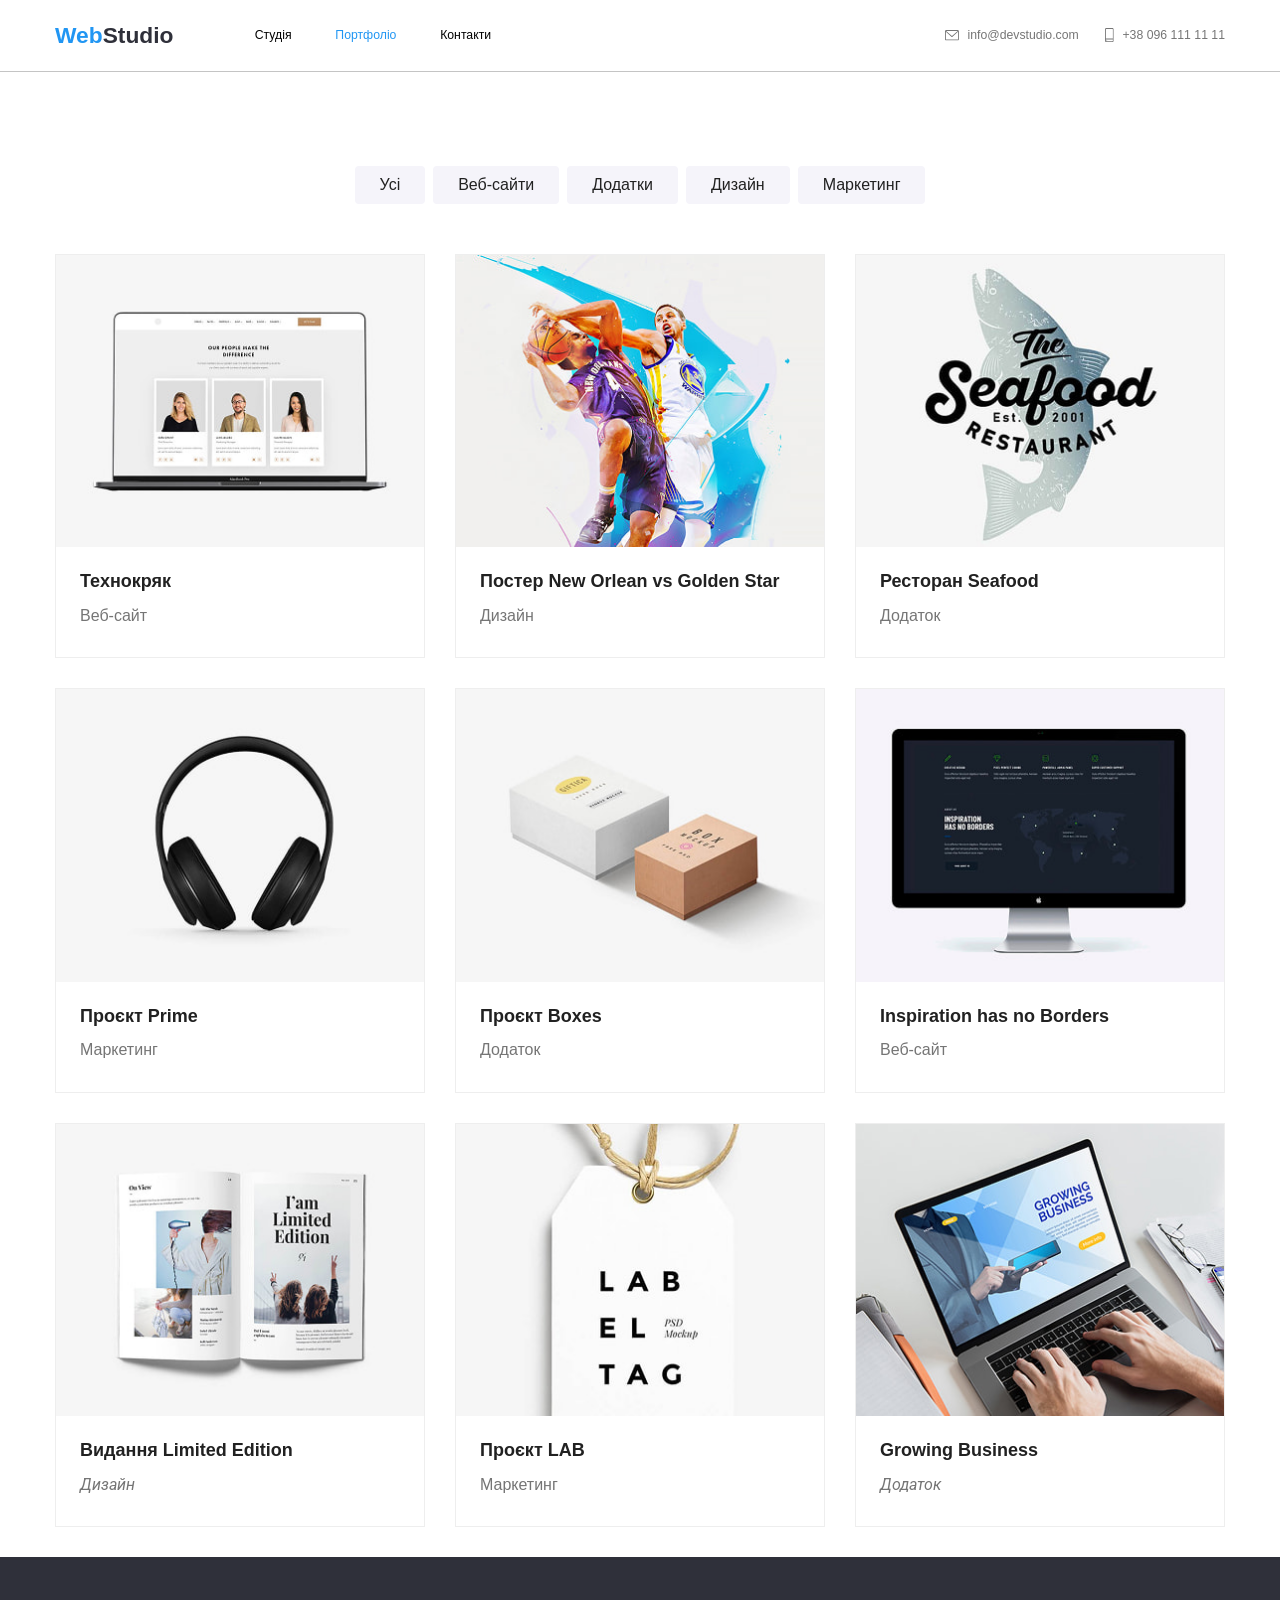
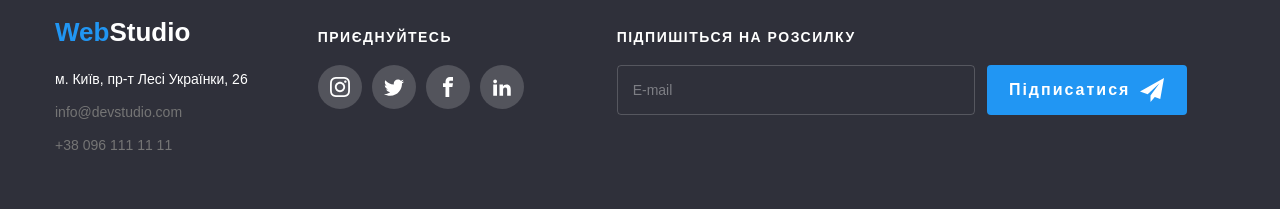
==== portfolio.html @ c477a66b "new webstudio" ====
<!doctype html>
<html lang="uk">
  <head>
    <meta charset="UTF-8" />
    <meta name="viewport" content="width=device-width, initial-scale=1.0" />
    <link rel="stylesheet" href="./src/css/main.min.css" />
    <title>WebStudio</title>
  </head>
  <body class="body">
    <header class="header">
      <section class="header-inner">
        <div class="container">
          <div class="logo-nav">
            <div class="logo">
              <span class="logo-web">Web</span>
              <span class="logo-studio">Studio</span>
            </div>

            <nav class="nav">
              <ul class="nav-list">
                <li class="nav-item">
                  <a href="./index.html" class="nav-link">Студія</a>
                </li>
                <li class="nav-item line">
                  <a href="./portfolio.html" class="nav-link line-c">Портфоліо</a>
                </li>
                <li class="nav-item">
                  <a href="#" class="nav-link">Контакти</a>
                </li>
              </ul>
            </nav>

            <div class="info">
              <a href="mailto:info@devstudio.com" class="info-link">
                <svg>
                  <use
                    href="./src/assets/images/symbol-defs.svg#icon-envelope-hover"
                  ></use>
                </svg>
                info@devstudio.com</a
              >
              <a href="tel:+380961111111" class="info-link">
                <svg>
                  <use
                    href="./src/assets/images/symbol-defs.svg#icon-smartphone"
                  ></use>
                </svg>
                +38 096 111 11 11</a
              >
            </div>
          </div>
        </div>
      </section>
    </header>

    <main class="portfolio">
      <section class="section">
        <div class="container">
          <nav class="portfolio_filters">
            <button class="portfolio_button">Усі</button>
            <button class="portfolio_button">Веб-сайти</button>
            <button class="portfolio_button">Додатки</button>
            <button class="portfolio_button">Дизайн</button>
            <button class="portfolio_button">Маркетинг</button>
          </nav>
          <div class="cards1">
            <div class="item">
              <div class="portfolio_card">
                <div class="overlay-container">
                  <img
                    src="./src/assets/images/card1.jpg"
                    alt="Технокряк"
                    class="portfolio_image"
                  />

                  <div class="overlay-item">
                    <p class="overlay-text">
                      Ресурс пропонує комплексні пропозиції з різним рівнем
                      функціоналу та сервісів. Все це дозволить відвідувачу
                      отримати вичерпні відомості про компанію чи приватну
                      особу.
                    </p>
                  </div>
                </div>

                <div class="card-text">
                  <h4 class="portfolio_title">Технокряк</h4>
                  <p class="portfolio_type">Веб-сайт</p>
                </div>
              </div>
            </div>
            <div class="item">
              <div class="portfolio_card">
                <div class="overlay-container">
                  <img
                    src="./src/assets/images/card2.jpg"
                    alt="Постер"
                    class="portfolio_image"
                  />
                  <div class="overlay-item">
                    <p class="overlay-text">
                      Ресурс пропонує комплексні пропозиції з різним рівнем
                      функціоналу та сервісів. Все це дозволить відвідувачу
                      отримати вичерпні відомості про компанію чи приватну
                      особу.
                    </p>
                  </div>
                </div>
                <div class="card-text">
                  <h4 class="portfolio_title">
                    Постер New Orlean vs Golden Star
                  </h4>
                  <p class="portfolio_type">Дизайн</p>
                </div>
              </div>
            </div>
            <div class="item">
              <div class="portfolio_card">
                <div class="overlay-container">
                  <img
                    src="./src/assets/images/card3.jpg"
                    alt="Seafood"
                    class="portfolio_image"
                  />
                  <div class="overlay-item">
                    <p class="overlay-text">
                      Ресурс пропонує комплексні пропозиції з різним рівнем
                      функціоналу та сервісів. Все це дозволить відвідувачу
                      отримати вичерпні відомості про компанію чи приватну
                      особу.
                    </p>
                  </div>
                </div>
                <div class="card-text">
                  <h4 class="portfolio_title">Ресторан Seafood</h4>
                  <p class="portfolio_type">Додаток</p>
                </div>
              </div>
            </div>
            <div class="item">
              <div class="portfolio_card">
                <div class="overlay-container">
                  <img
                    src="./src/assets/images/card4.jpg"
                    alt="Prime"
                    class="portfolio_image"
                  />
                  <div class="overlay-item">
                    <p class="overlay-text">
                      Ресурс пропонує комплексні пропозиції з різним рівнем
                      функціоналу та сервісів. Все це дозволить відвідувачу
                      отримати вичерпні відомості про компанію чи приватну
                      особу.
                    </p>
                  </div>
                </div>
                <div class="card-text">
                  <h4 class="portfolio_title">Проєкт Prime</h4>
                  <p class="portfolio_type">Маркетинг</p>
                </div>
              </div>
            </div>
            <div class="item">
              <div class="portfolio_card">
                <div class="overlay-container">
                  <img
                    src="./src/assets/images/card5.jpg"
                    alt="Boxes"
                    class="portfolio_image"
                  />
                  <div class="overlay-item">
                    <p class="overlay-text">
                      Ресурс пропонує комплексні пропозиції з різним рівнем
                      функціоналу та сервісів. Все це дозволить відвідувачу
                      отримати вичерпні відомості про компанію чи приватну
                      особу.
                    </p>
                  </div>
                </div>
                <div class="card-text">
                  <h4 class="portfolio_title">Проєкт Boxes</h4>
                  <p class="portfolio_type">Додаток</p>
                </div>
              </div>
            </div>
            <div class="item">
              <div class="portfolio_card">
                <div class="overlay-container">
                  <img
                    src="./src/assets/images/card6.jpg"
                    alt="Borders"
                    class="portfolio_image"
                  />
                  <div class="overlay-item">
                    <p class="overlay-text">
                      Ресурс пропонує комплексні пропозиції з різним рівнем
                      функціоналу та сервісів. Все це дозволить відвідувачу
                      отримати вичерпні відомості про компанію чи приватну
                      особу.
                    </p>
                  </div>
                </div>
                <div class="card-text">
                  <h4 class="portfolio_title">Inspiration has no Borders</h4>
                  <p class="portfolio_type">Веб-сайт</p>
                </div>
              </div>
            </div>
            <div class="item">
              <div class="portfolio_card">
                <div class="overlay-container">
                  <img
                    src="./src/assets/images/card7.jpg"
                    alt="Limited Edition"
                    class="portfolio_image"
                  />
                  <div class="overlay-item">
                    <p class="overlay-text">
                      Ресурс пропонує комплексні пропозиції з різним рівнем
                      функціоналу та сервісів. Все це дозволить відвідувачу
                      отримати вичерпні відомості про компанію чи приватну
                      особу.
                    </p>
                  </div>
                </div>
                <div class="card-text">
                  <h4 class="portfolio_title">Видання Limited Edition</h4>
                  <p class="portfolio_type-italic">Дизайн</p>
                </div>
              </div>
            </div>
            <div class="item">
              <div class="portfolio_card">
                <div class="overlay-container">
                  <img
                    src="./src/assets/images/card8.jpg"
                    alt="LAB"
                    class="portfolio_image"
                  />
                  <div class="overlay-item">
                    <p class="overlay-text">
                      Ресурс пропонує комплексні пропозиції з різним рівнем
                      функціоналу та сервісів. Все це дозволить відвідувачу
                      отримати вичерпні відомості про компанію чи приватну
                      особу.
                    </p>
                  </div>
                </div>
                <div class="card-text">
                  <h4 class="portfolio_title">Проєкт LAB</h4>
                  <p class="portfolio_type">Маркетинг</p>
                </div>
              </div>
            </div>
            <div class="item">
              <div class="portfolio_card">
                <div class="overlay-container">
                  <img
                    src="./src/assets/images/card9.jpg"
                    alt="Growing Business"
                    class="portfolio_image"
                  />
                  <div class="overlay-item">
                    <p class="overlay-text">
                      Ресурс пропонує комплексні пропозиції з різним рівнем
                      функціоналу та сервісів. Все це дозволить відвідувачу
                      отримати вичерпні відомості про компанію чи приватну
                      особу.
                    </p>
                  </div>
                </div>
                <div class="card-text">
                  <h4 class="portfolio_title">Growing Business</h4>
                  <p class="portfolio_type-italic">Додаток</p>
                </div>
              </div>
            </div>
          </div>
        </div>
      </section>
    </main>

    <footer class="footer">
      <div class="container">
        <div class="logo-icon">
          <div class="logo-and-info">
            <div class="footer-logo">
              <span class="footer-logo-web">Web</span>
              <span class="footer-logo-studio">Studio</span>
            </div>

            <div class="footer-info">
              <address class="footer-address">
                м. Київ, пр-т Лесі Українки, 26
              </address>
              <a href="mailto:info@devstudio.com" class="footer-info-link"
                >info@devstudio.com</a
              >
              <a href="tel:+380961111111" class="footer-info-link"
                >+38 096 111 11 11</a
              >
            </div>
          </div>
          <div class="icon-container">
            <h4 class="icon-title">приєднуйтесь</h4>
            <ul class="icon">
              <li class="icon-item">
                <svg>
                  <use
                    href="./src/assets/images/symbol-defs.svg#icon-instagram"
                  ></use>
                </svg>
              </li>
              <li class="icon-item">
                <svg>
                  <use
                    href="./src/assets/images/symbol-defs.svg#icon-twitter"
                  ></use>
                </svg>
              </li>
              <li class="icon-item">
                <svg>
                  <use
                    href="./src/assets/images/symbol-defs.svg#icon-facebook"
                  ></use>
                </svg>
              </li>
              <li class="icon-item">
                <svg>
                  <use
                    href="./src/assets/images/symbol-defs.svg#icon-linkedin2"
                  ></use>
                </svg>
              </li>
            </ul>
          </div>
          <div class="form-footer-container">
            <h4 class="form-footer-title">Підпишіться на розсилку</h4>
            <form action="" class="form-footer">
              <input
                id="email"
                name="email"
                type="email"
                class="form-footer-input"
                pattern="[a-z0-9._%+-]+@[a-z0-9.-]+\.[a-z]{2,4}$"
                title="Введите корректный email"
                placeholder="E-mail"
                required
              />
              <button class="form-footer-btn">
                Підписатися
                <svg>
                  <use
                    href="./src/assets/images/symbol-defs.svg#icon-icon-send"
                  ></use>
                </svg>
              </button>
            </form>
          </div>
        </div>
      </div>
    </footer>
  </body>
</html>
---- src/css/main.min.css ----
@import"https://fonts.googleapis.com/css2?family=Raleway:ital,wght@0,100..900;1,100..900&family=Roboto:ital,wght@0,100..900;1,100..900&display=swap";@-webkit-keyframes lineAnim{0%,100%{width:10%;left:50%}50%{width:100%;left:0}}@keyframes lineAnim{0%,100%{width:10%;left:50%}50%{width:100%;left:0}}*:where(:not(html,iframe,canvas,img,svg,video,audio):not(svg *,symbol *)){all:unset;display:revert}*,*::before,*::after{-webkit-box-sizing:border-box;box-sizing:border-box}html{-moz-text-size-adjust:none;-webkit-text-size-adjust:none;-ms-text-size-adjust:none;text-size-adjust:none}a,button{cursor:revert}ol,ul,menu,summary{list-style:none}ol{counter-reset:revert}img{max-inline-size:100%;max-block-size:100%}table{border-collapse:collapse}input,textarea{-webkit-user-select:auto}textarea{white-space:revert}meter{-webkit-appearance:revert;-moz-appearance:revert;appearance:revert}:where(pre){all:revert;-webkit-box-sizing:border-box;box-sizing:border-box}::-webkit-input-placeholder{color:unset}::-moz-placeholder{color:unset}:-ms-input-placeholder{color:unset}::-ms-input-placeholder{color:unset}::placeholder{color:unset}:where([hidden]){display:none}:where([contenteditable]:not([contenteditable=false])){-moz-user-modify:read-write;-webkit-user-modify:read-write;overflow-wrap:break-word;-webkit-line-break:after-white-space;-webkit-user-select:auto}:where([draggable=true]){-webkit-user-drag:element}:where(dialog:modal){all:revert;-webkit-box-sizing:border-box;box-sizing:border-box}::-webkit-details-marker{display:none}@font-face{font-family:"Roboto";src:url("../../assets/fonts/Roboto-black.woff2") format("woff2");font-weight:900;font-style:normal;font-display:swap}@font-face{font-family:"Roboto";src:url("../../assets/fonts/Roboto-bold.woff2") format("woff2");font-weight:700;font-style:normal;font-display:swap}@font-face{font-family:"Roboto";src:url("../../assets/fonts/Roboto-Medium.woff2") format("woff2");font-weight:500;font-style:normal;font-display:swap}@font-face{font-family:"Roboto";src:url("../../assets/fonts/Roboto-Regular.woff2") format("woff2");font-weight:400;font-style:normal;font-display:swap}@font-face{font-family:"Raleway";src:url("../../assets/fonts/Raleway-Black.woff2") format("woff2");font-weight:900;font-style:normal;font-display:swap}@font-face{font-family:"Raleway";src:url("../../assets/fonts/Raleway-Bold.woff2") format("woff2");font-weight:700;font-style:normal;font-display:swap}@font-face{font-family:"Raleway";src:url("../../assets/fonts/Raleway-Medium.woff2") format("woff2");font-weight:500;font-style:normal;font-display:swap}@font-face{font-family:"Raleway";src:url("../../assets/fonts/Raleway-Regular.woff2") format("woff2");font-weight:400;font-style:normal;font-display:swap}html{font-size:14px}svg{display:block}.container{width:1170px;height:100%;margin:0 auto;display:-webkit-box;display:-ms-flexbox;display:flex;-webkit-box-orient:vertical;-webkit-box-direction:normal;-ms-flex-direction:column;flex-direction:column}body{font-family:"Roboto",sans-serif}.section{width:100%}.item{width:calc((100% - 60px)/3)}.overlay-item{width:100%;height:294px;position:absolute;top:0;left:0;background-color:rgba(33,149,243,.8666666667);opacity:0;-webkit-transition:opacity 250ms cubic-bezier(0.4, 0, 0.2, 1),-webkit-transform 250ms cubic-bezier(0.4, 0, 0.2, 1);transition:opacity 250ms cubic-bezier(0.4, 0, 0.2, 1),-webkit-transform 250ms cubic-bezier(0.4, 0, 0.2, 1);transition:opacity 250ms cubic-bezier(0.4, 0, 0.2, 1),transform 250ms cubic-bezier(0.4, 0, 0.2, 1);transition:opacity 250ms cubic-bezier(0.4, 0, 0.2, 1),transform 250ms cubic-bezier(0.4, 0, 0.2, 1),-webkit-transform 250ms cubic-bezier(0.4, 0, 0.2, 1);display:-webkit-box;display:-ms-flexbox;display:flex;-webkit-box-pack:center;-ms-flex-pack:center;justify-content:center;-webkit-box-align:center;-ms-flex-align:center;align-items:center;-ms-flex-wrap:wrap;flex-wrap:wrap;-webkit-transform:translateY(110%);-ms-transform:translateY(110%);transform:translateY(110%);pointer-events:none}.overlay-container{overflow:hidden;display:-webkit-box;display:-ms-flexbox;display:flex;-webkit-box-orient:vertical;-webkit-box-direction:normal;-ms-flex-direction:column;flex-direction:column;position:relative}.overlay-container:hover>.overlay-item{opacity:1;-webkit-transform:translateY(0);-ms-transform:translateY(0);transform:translateY(0);pointer-events:all}.overlay-text{padding:24px;color:#fff;font-size:18px;font-weight:400;line-height:1.5;letter-spacing:1px;font-family:"Roboto",sans-serif}.portfolio_card:hover>.overlay-item{opacity:1;-webkit-transform:translateY(0);-ms-transform:translateY(0);transform:translateY(0)}.cards1{display:-webkit-box;display:-ms-flexbox;display:flex;gap:30px;-webkit-box-pack:center;-ms-flex-pack:center;justify-content:center;margin:0 0 30px 0;-ms-flex-wrap:wrap;flex-wrap:wrap}.portfolio_card{width:100%;background-color:#fff;border:1px solid #eee;position:relative;overflow:hidden;-webkit-transition:-webkit-box-shadow 250ms cubic-bezier(0.4, 0, 0.2, 1);transition:-webkit-box-shadow 250ms cubic-bezier(0.4, 0, 0.2, 1);transition:box-shadow 250ms cubic-bezier(0.4, 0, 0.2, 1);transition:box-shadow 250ms cubic-bezier(0.4, 0, 0.2, 1), -webkit-box-shadow 250ms cubic-bezier(0.4, 0, 0.2, 1)}.portfolio_card:hover{-webkit-box-shadow:0 2px 8px rgba(0,0,0,.08);box-shadow:0 2px 8px rgba(0,0,0,.08)}.portfolio_title{font-size:18px;font-weight:700;color:#212121;line-height:1.66}.portfolio_type{font-size:16px;font-weight:400;color:#757575;line-height:1.87}.portfolio_image{width:100%;position:relative;-o-object-fit:cover;object-fit:cover}.portfolio_type-italic{font-size:16px;font-weight:400;font-style:italic;color:#757575;line-height:1.87}.card-text{width:322px;height:70px;margin:20px 24px 20px 24px;display:-webkit-box;display:-ms-flexbox;display:flex;-webkit-box-orient:vertical;-webkit-box-direction:normal;-ms-flex-direction:column;flex-direction:column;gap:4px}.backdrop.is-hidden{opacity:0;visibility:hidden;pointer-events:none}.backdrop{justify-items:center;-ms-flex-line-pack:center;align-content:center;position:fixed;top:0;left:0;right:0;bottom:0;background-color:rgba(0,0,0,.2);-webkit-transition:opacity 250ms cubic-bezier(0.4, 0, 0.2, 1),visibility 250ms cubic-bezier(0.4, 0, 0.2, 1);transition:opacity 250ms cubic-bezier(0.4, 0, 0.2, 1),visibility 250ms cubic-bezier(0.4, 0, 0.2, 1)}.backdrop:not(.is-hidden) .modal{-webkit-transform:scale(1);-ms-transform:scale(1);transform:scale(1)}.no-scroll{overflow:hidden}.modal{width:33rem;display:-webkit-box;display:-ms-flexbox;display:flex;-webkit-box-pack:center;-ms-flex-pack:center;justify-content:center;-webkit-box-align:center;-ms-flex-align:center;align-items:center;-webkit-box-orient:vertical;-webkit-box-direction:normal;-ms-flex-direction:column;flex-direction:column;border-radius:.25rem;background-color:#f5f4fa;padding:2.5rem;-webkit-transform:scale(0);-ms-transform:scale(0);transform:scale(0);-webkit-transition:-webkit-transform 250ms cubic-bezier(0.4, 0, 0.2, 1);transition:-webkit-transform 250ms cubic-bezier(0.4, 0, 0.2, 1);transition:transform 250ms cubic-bezier(0.4, 0, 0.2, 1);transition:transform 250ms cubic-bezier(0.4, 0, 0.2, 1), -webkit-transform 250ms cubic-bezier(0.4, 0, 0.2, 1)}.modal .title-modal{font-family:"Roboto",sans-serif;font-size:1.25rem;color:#212121;font-weight:700;padding-bottom:.75rem}.modal-text{font-family:"Roboto",sans-serif;font-size:.875rem;color:#757575;font-weight:400;line-height:1.5rem}.modal-text-link{color:#2196f3 !important;font-weight:400;font-family:"Roboto",sans-serif;line-height:1.5rem;font-size:.875rem;text-decoration:underline}.modal-checkbox{width:1rem;height:.9375rem;border:.125rem solid #000;accent-color:#2196f3;-moz-appearance:none;appearance:none;-webkit-appearance:none;border-radius:.1875rem;cursor:pointer;position:relative}.modal-checkbox:checked{background-color:#2196f3;border-color:#2196f3}.modal-checkbox:checked::after{content:"";position:absolute;left:.25rem;top:.125rem;width:.25rem;height:.375rem;border:solid #f5f4fa;border-width:0 .125rem .125rem 0;-webkit-transform:rotate(45deg);-ms-transform:rotate(45deg);transform:rotate(45deg)}.modal-close{width:12.5rem;height:3.125rem;background-color:#2196f3;color:#f5f4fa;border:none;border-radius:.25rem;font-family:"Roboto",sans-serif;font-weight:700;font-size:1rem;line-height:.53;cursor:pointer;display:-webkit-box;display:-ms-flexbox;display:flex;-webkit-box-pack:center;-ms-flex-pack:center;justify-content:center;-webkit-box-align:center;-ms-flex-align:center;align-items:center;-webkit-transition:background-color 250ms cubic-bezier(0.4, 0, 0.2, 1);transition:background-color 250ms cubic-bezier(0.4, 0, 0.2, 1);-webkit-box-shadow:0 2px 1px 0 rgba(0,0,0,.2),0 1px 1px 0 rgba(0,0,0,.14),0 1px 3px 0 rgba(0,0,0,.12);box-shadow:0 2px 1px 0 rgba(0,0,0,.2),0 1px 1px 0 rgba(0,0,0,.14),0 1px 3px 0 rgba(0,0,0,.12)}.modal-close:hover{background-color:#1976d2}.modal-form-title{font-family:"Roboto",sans-serif;font-size:.75rem;color:#757575;font-weight:400}.modal-text{font-family:"Roboto",sans-serif;font-size:.875rem;color:#757575;font-weight:400;line-height:1.5rem;-webkit-transition:border-color 250ms cubic-bezier(0.4, 0, 0.2, 1);transition:border-color 250ms cubic-bezier(0.4, 0, 0.2, 1)}.form-modal{display:-webkit-box;display:-ms-flexbox;display:flex;-webkit-box-orient:vertical;-webkit-box-direction:normal;-ms-flex-direction:column;flex-direction:column;gap:.625rem;-webkit-box-align:center;-ms-flex-align:center;align-items:center}.form-item{display:-webkit-box;display:-ms-flexbox;display:flex;-webkit-box-orient:vertical;-webkit-box-direction:normal;-ms-flex-direction:column;flex-direction:column;gap:.25rem}.form-input>svg{width:.9375rem;height:.75rem;position:absolute;left:.9375rem;top:.875rem}.form-input{display:-webkit-box;display:-ms-flexbox;display:flex;-webkit-box-align:center;-ms-flex-align:center;align-items:center;position:relative}.form-input:focus-within svg{fill:#2196f3;-webkit-transition:border cubic-bezier(0.4, 0, 0.2, 1);transition:border cubic-bezier(0.4, 0, 0.2, 1)}.form-input>input:hover{border:1px solid #2196f3}.form-input>input{width:28rem;height:2.5rem;border:.0625rem solid rgba(33,33,33,.1254901961);padding-left:2.625rem;border-radius:.25rem}.cross{border:1px solid rgba(0,0,0,.062745098);padding:.625rem;border-radius:50%;background-color:#f5f4fa;-webkit-transition:border-color 250ms cubic-bezier(0.4, 0, 0.2, 1),background 250ms cubic-bezier(0.4, 0, 0.2, 1);transition:border-color 250ms cubic-bezier(0.4, 0, 0.2, 1),background 250ms cubic-bezier(0.4, 0, 0.2, 1);position:absolute;right:.625rem;top:.625rem}.cross>svg{width:.6875rem;height:.6875rem;fill:#000;-webkit-transition:fill 250ms cubic-bezier(0.4, 0, 0.2, 1);transition:fill 250ms cubic-bezier(0.4, 0, 0.2, 1)}.cross:hover{color:#2196f3;border-color:#2196f3}.cross:hover>svg{fill:#2196f3}.checkbox-container{display:-webkit-box;display:-ms-flexbox;display:flex;-webkit-box-align:center;-ms-flex-align:center;align-items:center;gap:.52375rem;margin:1.5625rem 0 1.5625rem 0}#comment{width:28rem;height:7.5rem;border:.0625rem solid rgba(33,33,33,.1254901961);padding:.75rem 1rem .75rem 1rem;text-align:left;border-radius:.25rem;color:#757575;-webkit-transition:border 250ms cubic-bezier(0.4, 0, 0.2, 1);transition:border 250ms cubic-bezier(0.4, 0, 0.2, 1)}#comment:focus{border-color:#2196f3}#comment:hover{border:solid #2196f3}input:focus{border-color:#2196f3}.nav{display:-webkit-box;display:-ms-flexbox;display:flex}.nav-item{height:100%;display:-webkit-box;display:-ms-flexbox;display:flex;-webkit-box-align:center;-ms-flex-align:center;align-items:center;position:relative}.nav-item .line{position:relative}.nav-list{display:-webkit-box;display:-ms-flexbox;display:flex;-webkit-box-align:center;-ms-flex-align:center;align-items:center;gap:3.125rem;margin:0 18.75rem 0 5.8125rem}.nav-link{font-family:"Roboto",sans-serif;font-size:.875rem;font-weight:500;color:#000;-webkit-transition:color 250ms cubic-bezier(0.4, 0, 0.2, 1);transition:color 250ms cubic-bezier(0.4, 0, 0.2, 1);position:relative}.nav-link:hover{color:#2196f3}.line-c{color:#2196f3 !important}.line::after{content:"";position:absolute;left:0;bottom:0;width:0;height:.25rem;background-color:#2196f3;border-radius:.25rem;-webkit-animation:lineAnim 3s infinite cubic-bezier(0.4, 0, 0.2, 1);animation:lineAnim 3s infinite cubic-bezier(0.4, 0, 0.2, 1)}.logo{display:-webkit-box;display:-ms-flexbox;display:flex;-webkit-box-align:center;-ms-flex-align:center;align-items:center;margin:1.5625rem 0}.logo-nav{width:100%;height:100%;display:-webkit-box;display:-ms-flexbox;display:flex}.logo-web{color:#2196f3;font-size:1.625rem;font-family:"Raleway",sans-serif;font-weight:700}.logo-studio{color:#2f303a;font-size:1.625rem;font-family:"Raleway",sans-serif;font-weight:700}.info{-webkit-box-pack:center;-ms-flex-pack:center;justify-content:center;gap:1.875rem;display:-webkit-box;display:-ms-flexbox;display:flex;text-align:end;-ms-flex-wrap:wrap;flex-wrap:wrap;margin-left:auto}.info-link{color:#757575;font-weight:500;font-family:"Roboto",sans-serif;font-size:.875rem;color:#757575;display:-webkit-box;display:-ms-flexbox;display:flex;gap:.625rem;-ms-flex-wrap:wrap;flex-wrap:wrap;-webkit-box-align:center;-ms-flex-align:center;align-items:center;-webkit-transition:color 250ms cubic-bezier(0.4, 0, 0.2, 1);transition:color 250ms cubic-bezier(0.4, 0, 0.2, 1)}.info-link:hover{color:#2196f3}.info-link>svg{width:.625rem;height:1rem;fill:#757575;-webkit-transition:fill 250ms cubic-bezier(0.4, 0, 0.2, 1);transition:fill 250ms cubic-bezier(0.4, 0, 0.2, 1)}.info-link:hover>svg{fill:#2196f3}.info-link:first-child>svg{width:1rem;height:.75rem}.portfolio_filters{text-align:center;margin:94px auto 50px auto;gap:8px;display:-webkit-box;display:-ms-flexbox;display:flex}.portfolio_button{padding:6px 25px 6px 25px;line-height:1.625;font-size:16px;font-weight:500;border:none;border-radius:4px;background-color:#f5f4fa;color:#212121;cursor:pointer;font-family:"Roboto",sans-serif;-webkit-transition:background-color 250ms cubic-bezier(0.4, 0, 0.2, 1),color 250ms cubic-bezier(0.4, 0, 0.2, 1),-webkit-box-shadow 250ms cubic-bezier(0.4, 0, 0.2, 1);transition:background-color 250ms cubic-bezier(0.4, 0, 0.2, 1),color 250ms cubic-bezier(0.4, 0, 0.2, 1),-webkit-box-shadow 250ms cubic-bezier(0.4, 0, 0.2, 1);transition:background-color 250ms cubic-bezier(0.4, 0, 0.2, 1),color 250ms cubic-bezier(0.4, 0, 0.2, 1),box-shadow 250ms cubic-bezier(0.4, 0, 0.2, 1);transition:background-color 250ms cubic-bezier(0.4, 0, 0.2, 1),color 250ms cubic-bezier(0.4, 0, 0.2, 1),box-shadow 250ms cubic-bezier(0.4, 0, 0.2, 1),-webkit-box-shadow 250ms cubic-bezier(0.4, 0, 0.2, 1)}.portfolio_filters button:hover{color:#fff;background-color:#2196f3;-webkit-box-shadow:0 6px 12px rgba(0,0,0,.2);box-shadow:0 6px 12px rgba(0,0,0,.2)}.footer-logo{display:-webkit-box;display:-ms-flexbox;display:flex;-webkit-box-align:center;-ms-flex-align:center;align-items:center;margin:60px 0 20px 0}.footer{height:252px;background-color:#2f303a}.footer-info{line-height:1.71;color:#757575;font-family:"Roboto",sans-serif;display:-webkit-box;display:-ms-flexbox;display:flex;-webkit-box-orient:vertical;-webkit-box-direction:normal;-ms-flex-direction:column;flex-direction:column;gap:9px}.footer-info-link{color:#757575;font-weight:500;display:block;-webkit-transition:color 250ms cubic-bezier(0.4, 0, 0.2, 1);transition:color 250ms cubic-bezier(0.4, 0, 0.2, 1)}.footer-info-link:hover{color:#2196f3}.footer-address{font-family:"Roboto",sans-serif;color:#fff;font-size:14px;font-weight:400}.footer-logo-web{color:#2196f3;font-size:26px;font-family:"Raleway",sans-serif;font-weight:700}.footer-logo-studio{color:#fff;font-size:26px;font-family:"Raleway",sans-serif;font-weight:700}.icon-container{display:-webkit-box;display:-ms-flexbox;display:flex;-webkit-box-orient:vertical;-webkit-box-direction:normal;-ms-flex-direction:column;flex-direction:column;margin:72px 93px 0 70px}.icon{display:-webkit-box;display:-ms-flexbox;display:flex;gap:10px}.icon-item>svg{width:20px;height:20px;fill:#fff;display:block;-webkit-transition:fill 250ms cubic-bezier(0.4, 0, 0.2, 1);transition:fill 250ms cubic-bezier(0.4, 0, 0.2, 1)}.icon-title{font-family:"Roboto",sans-serif !important;font-size:14px;color:#fff;font-weight:700;letter-spacing:1.5px;text-transform:uppercase;margin-bottom:20px}.icon-item{background-color:hsla(0,0%,100%,.1725490196);border-radius:32px;padding:12px;-webkit-box-pack:center;-ms-flex-pack:center;justify-content:center;-webkit-box-align:center;-ms-flex-align:center;align-items:center;-webkit-transition:background-color 250ms cubic-bezier(0.4, 0, 0.2, 1);transition:background-color 250ms cubic-bezier(0.4, 0, 0.2, 1)}.icon-item>svg:hover{fill:#fff}.icon-item:hover{background-color:#2196f3}*{-webkit-box-sizing:border-box;box-sizing:border-box}.logo-icon{display:-webkit-box;display:-ms-flexbox;display:flex}.form-footer-title{font-family:"Roboto",sans-serif !important;font-size:14px;color:#fff;font-weight:700;letter-spacing:1.5px;text-transform:uppercase;margin-bottom:20px}.form-footer-input{padding:15px;background:none;border:1px solid hsla(0,0%,100%,.1882352941);border-radius:4px;width:358px;height:50px;color:hsla(0,0%,100%,.3764705882);-webkit-transition:border 250ms cubic-bezier(0.4, 0, 0.2, 1);transition:border 250ms cubic-bezier(0.4, 0, 0.2, 1)}.form-footer-input:focus{border:1px #2196f3}.form-footer-input:hover{border:1px solid #2196f3}.form-footer-btn{width:200px;height:50px;margin-left:12px;display:-webkit-box;display:-ms-flexbox;display:flex;color:#fff;line-height:.53;letter-spacing:2px;font-weight:700;font-family:"Roboto",sans-serif;font-size:16px;background:#2196f3;border-radius:4px;border:none;-webkit-box-pack:center;-ms-flex-pack:center;justify-content:center;-webkit-box-align:center;-ms-flex-align:center;align-items:center;-webkit-transition:background-color 250ms cubic-bezier(0.4, 0, 0.2, 1);transition:background-color 250ms cubic-bezier(0.4, 0, 0.2, 1)}.form-footer-btn>svg{width:24px;height:24px;fill:#fff;margin-left:10px}.form-footer-btn:hover{background-color:#1976d2}.form-footer{display:-webkit-box;display:-ms-flexbox;display:flex}.form-footer-container{margin:72px 0 0 0}header{border-bottom:#c4c4c4 .0625rem solid}header-inner{height:5rem}.section1{font-family:"Roboto",sans-serif;height:37.5rem;background-image:-webkit-gradient(linear, left top, right top, from(rgba(47, 48, 58, 0.4)), to(rgba(47, 48, 58, 0.4))),url("/src/assets/images/section1.jpg");background-image:linear-gradient(to right, rgba(47, 48, 58, 0.4), rgba(47, 48, 58, 0.4)),url("/src/assets/images/section1.jpg");background-size:cover;background-repeat:no-repeat;background-position:center}.section1-block{margin:12.5rem auto 12.5rem auto;display:-webkit-box;display:-ms-flexbox;display:flex;-webkit-box-orient:vertical;-webkit-box-direction:normal;-ms-flex-direction:column;flex-direction:column;-webkit-box-align:center;-ms-flex-align:center;align-items:center}.section1-title{font-family:"Roboto",sans-serif;font-weight:800;font-size:2.75rem;line-height:1.36;color:#f5f4fa;display:-webkit-box;display:-ms-flexbox;display:flex;text-align:center;letter-spacing:.03em;margin-bottom:1.875rem}.section1-button{width:13.5rem;height:3.125rem;background-color:#2196f3;color:#f5f4fa;border:#2196f3;font-family:"Roboto",sans-serif;font-weight:700;border-radius:.3125rem;font-size:1rem;-webkit-transition:background-color 250ms cubic-bezier(0.4, 0, 0.2, 1);transition:background-color 250ms cubic-bezier(0.4, 0, 0.2, 1);-webkit-box-align:center;-ms-flex-align:center;align-items:center;display:-webkit-box;display:-ms-flexbox;display:flex;-webkit-box-pack:center;-ms-flex-pack:center;justify-content:center}.section1-button:hover{background-color:#1976d2}.section2{font-family:"Roboto",sans-serif;height:auto;margin:0 0 5.875rem 0}.section2-img{width:4.375rem;height:4.375rem;display:block}.section2-img_container{width:16.875rem;height:7.5rem;margin-bottom:1.875rem;-webkit-box-pack:center;-ms-flex-pack:center;justify-content:center;display:-webkit-box;display:-ms-flexbox;display:flex;-webkit-box-align:center;-ms-flex-align:center;align-items:center}.section2-feature{display:-webkit-box;display:-ms-flexbox;display:flex;-webkit-box-orient:vertical;-webkit-box-direction:normal;-ms-flex-direction:column;flex-direction:column;gap:.625rem;width:calc(100% - .46875rem)}.section2-feature:nth-child(1)::before{content:url("/src/assets/images/antenna1.png");display:-webkit-box;display:-ms-flexbox;display:flex;-webkit-box-pack:center;-ms-flex-pack:center;justify-content:center;-webkit-box-align:center;-ms-flex-align:center;align-items:center;background-color:#f5f4fa;width:100%;height:7.5rem;border-radius:.1875rem}.section2-feature:nth-child(2)::before{content:url("/src/assets/images/clock1.png");display:-webkit-box;display:-ms-flexbox;display:flex;-webkit-box-pack:center;-ms-flex-pack:center;justify-content:center;-webkit-box-align:center;-ms-flex-align:center;align-items:center;background-color:#f5f4fa;width:100%;height:7.5rem;border-radius:.1875rem}.section2-feature:nth-child(3)::before{content:url("/src/assets/images/diagram1.png");display:-webkit-box;display:-ms-flexbox;display:flex;-webkit-box-pack:center;-ms-flex-pack:center;justify-content:center;-webkit-box-align:center;-ms-flex-align:center;align-items:center;background-color:#f5f4fa;width:100%;height:7.5rem;border-radius:.1875rem}.section2-feature:nth-child(4)::before{content:url("/src/assets/images/astronaut1.png");display:-webkit-box;display:-ms-flexbox;display:flex;-webkit-box-pack:center;-ms-flex-pack:center;justify-content:center;-webkit-box-align:center;-ms-flex-align:center;align-items:center;background-color:#f5f4fa;width:100%;height:7.5rem;border-radius:.1875rem}.section2-title{color:#212121;font-size:.875rem;font-weight:700;gap:1.875rem;padding-top:1.25rem}.section2-text{color:#757575;font-size:.875rem;line-height:1.71;font-weight:400;letter-spacing:.03em}.section-spetion{display:-webkit-box;display:-ms-flexbox;display:flex;-webkit-box-pack:center;-ms-flex-pack:center;justify-content:center;gap:1.875rem;margin:5.5625rem 0 0 0}.section3{font-family:"Roboto",sans-serif;height:30rem;text-align:center}.section3-gallery{-webkit-box-pack:center;-ms-flex-pack:center;justify-content:center;display:-webkit-box;display:-ms-flexbox;display:flex;gap:2.1875rem;position:relative}.section3-title{font-family:"Roboto",sans-serif;font-weight:700;font-size:2.25rem;color:#212121;margin:0 0 3.125rem 0;letter-spacing:.03em}.section3-box{position:relative}.section3-box-item{position:absolute;width:100%;height:4.375rem;-webkit-box-pack:center;-ms-flex-pack:center;justify-content:center;-webkit-box-align:center;-ms-flex-align:center;align-items:center;background-color:rgba(47,48,58,.8);bottom:.125rem;left:0;display:-webkit-box;display:-ms-flexbox;display:flex;z-index:1}.section3-box-item-p{font-family:"Roboto",sans-serif;font-size:.875rem;color:#f5f4fa;font-weight:700;letter-spacing:.09375rem;text-transform:uppercase}.section3-box-container{position:relative}.section4{font-family:"Roboto",sans-serif;background-color:#f5f4fa;padding-bottom:5.875rem}.section4-title{font-weight:700;font-size:2.25rem;color:#212121;text-align:center;letter-spacing:.0625rem}.section4-cards{-webkit-box-pack:center;-ms-flex-pack:center;justify-content:center;display:-webkit-box;display:-ms-flexbox;display:flex;gap:1.875rem}.section4-card{width:calc((100% - 1.875rem)/4);background-color:#fff;text-align:center;border-bottom-right-radius:.1875rem;border-bottom-left-radius:.1875rem;-webkit-box-shadow:0px .1875rem .125rem -1px rgba(196,196,196,.73);box-shadow:0px .1875rem .125rem -1px rgba(196,196,196,.73);-webkit-transition:-webkit-box-shadow 250ms cubic-bezier(0.4, 0, 0.2, 1);transition:-webkit-box-shadow 250ms cubic-bezier(0.4, 0, 0.2, 1);transition:box-shadow 250ms cubic-bezier(0.4, 0, 0.2, 1);transition:box-shadow 250ms cubic-bezier(0.4, 0, 0.2, 1), -webkit-box-shadow 250ms cubic-bezier(0.4, 0, 0.2, 1)}.section4-card:hover{-webkit-box-shadow:0px .3125rem .125rem -1px rgba(196,196,196,.1);box-shadow:0px .3125rem .125rem -1px rgba(196,196,196,.1)}.section4-card-title{font-size:1rem;font-weight:600;color:#212121;margin:1.875rem 0 .625rem 0}.section4-card-text{font-size:1rem;font-weight:500;color:#757575}.our_team{gap:3.125rem;display:-webkit-box;display:-ms-flexbox;display:flex;-webkit-box-orient:vertical;-webkit-box-direction:normal;-ms-flex-direction:column;flex-direction:column;padding:5.875rem 0 0 0}.icon-card{display:-webkit-box;display:-ms-flexbox;display:flex;gap:.625rem;margin:1rem 2rem 1.875rem 2rem}.icon-item-card>svg{width:1.25rem;height:1.25rem;fill:#afb1b8;display:block;-webkit-transition:fill 250ms cubic-bezier(0.4, 0, 0.2, 1);transition:fill 250ms cubic-bezier(0.4, 0, 0.2, 1)}.icon-item-card:hover>svg{fill:#fff}.icon-item-card:hover{background-color:#2196f3}.icon-item-card{border-radius:2rem;padding:.75rem;-webkit-box-pack:center;-ms-flex-pack:center;justify-content:center;-webkit-box-align:center;-ms-flex-align:center;align-items:center;-webkit-transition:background-color 250ms cubic-bezier(0.4, 0, 0.2, 1);transition:background-color 250ms cubic-bezier(0.4, 0, 0.2, 1)}.customers-title{font-family:"Roboto",sans-serif;font-size:2.25rem;letter-spacing:.0625rem;color:#212121;font-weight:700;margin:5.875rem auto 3.125rem auto}.customers-img{display:-webkit-box;display:-ms-flexbox;display:flex;margin:0 0 5.875rem 0;-webkit-box-pack:justify;-ms-flex-pack:justify;justify-content:space-between}.customers-icon>svg{fill:#afb1b8;border:.125rem solid #afb1b8;border-radius:.4375rem;width:13rem;height:6.375rem;display:block;padding:1rem 2rem 1rem 2rem;-webkit-transition:fill 250ms cubic-bezier(0.4, 0, 0.2, 1),border 250ms cubic-bezier(0.4, 0, 0.2, 1);transition:fill 250ms cubic-bezier(0.4, 0, 0.2, 1),border 250ms cubic-bezier(0.4, 0, 0.2, 1)}.customers-icon>svg:hover{fill:#2196f3;border:.125rem solid #2196f3}/*# sourceMappingURL=main.min.css.map */
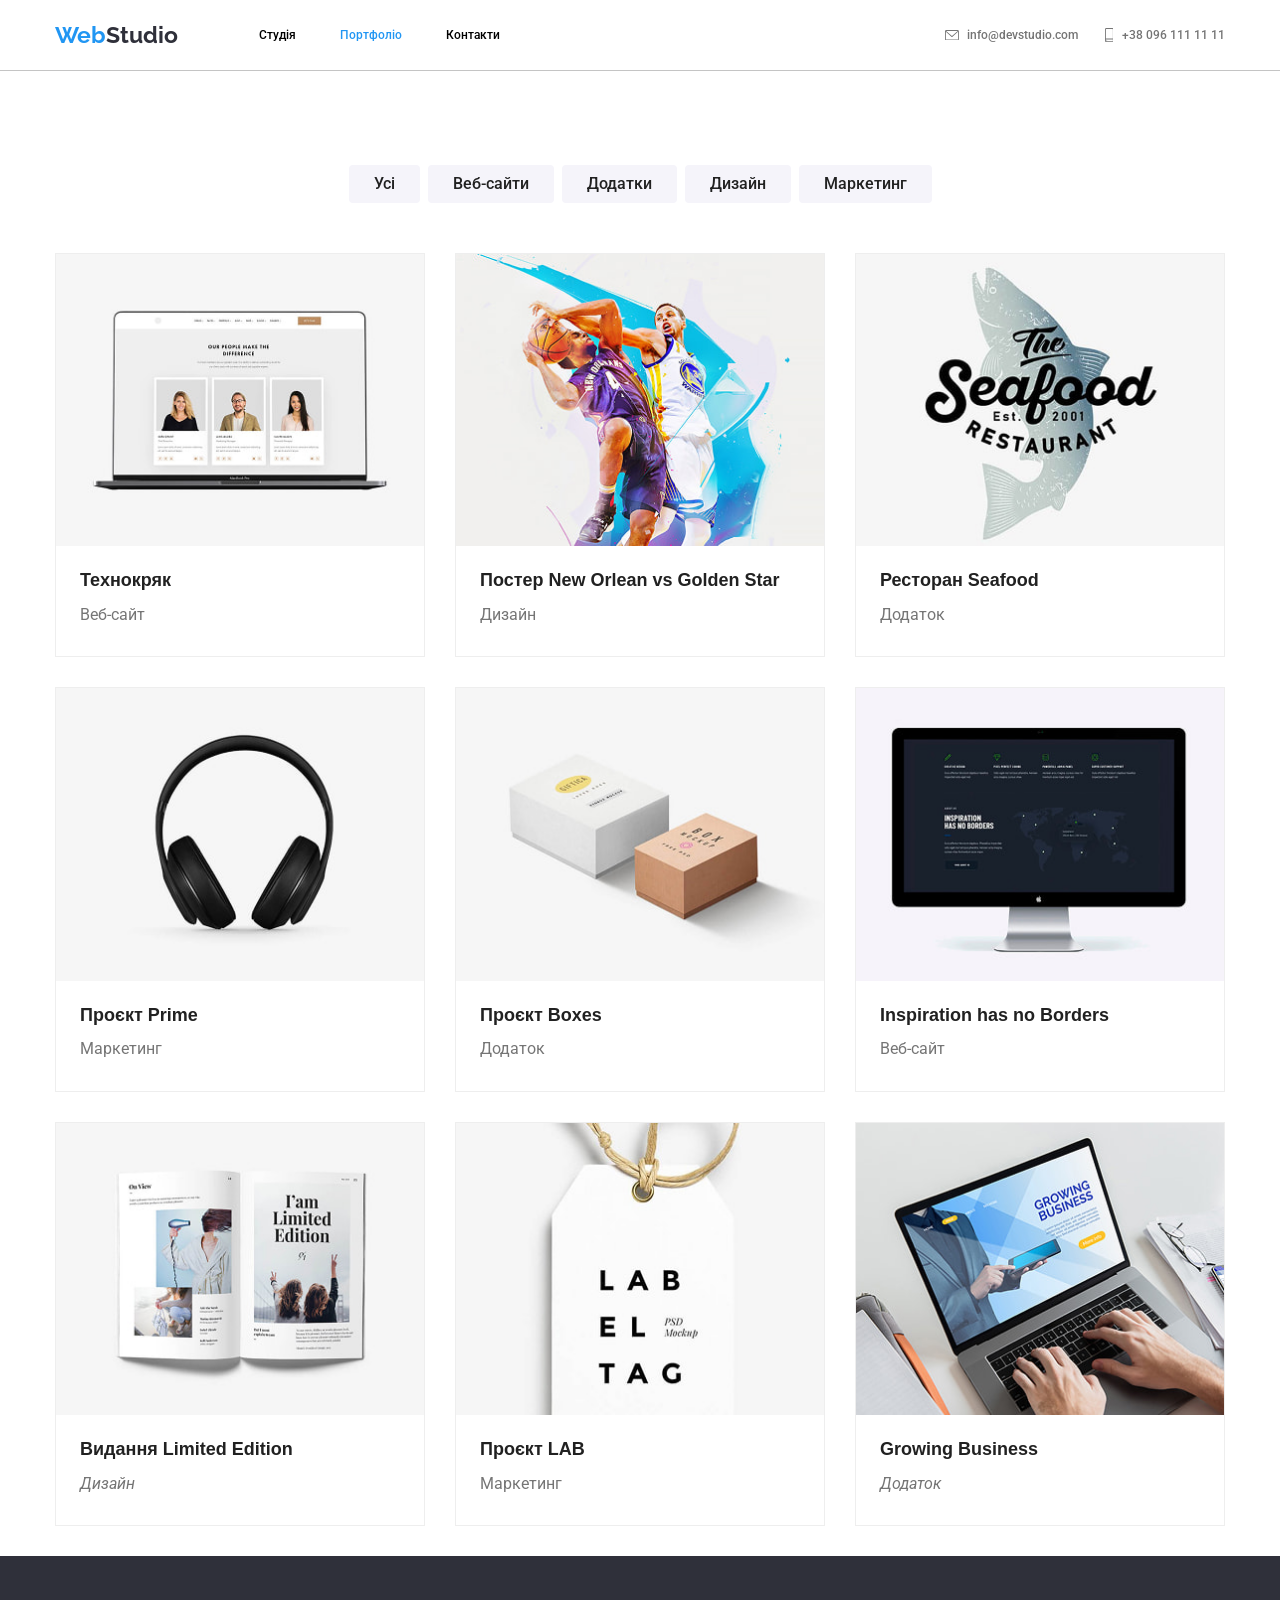
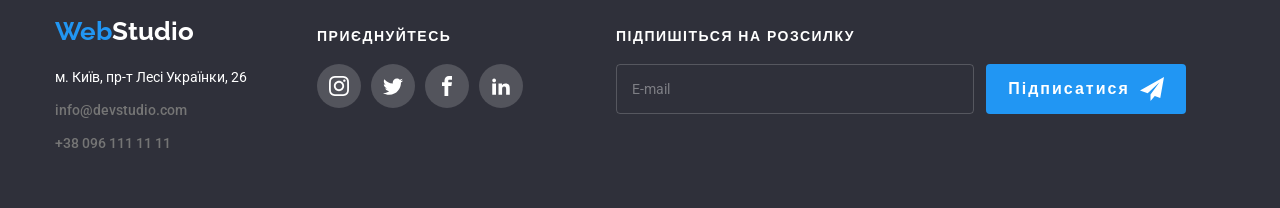
==== commit 468e52ef: "fix" ====
--- a/portfolio.html
+++ b/portfolio.html
@@ -3,7 +3,7 @@
   <head>
     <meta charset="UTF-8" />
     <meta name="viewport" content="width=device-width, initial-scale=1.0" />
-    <link rel="stylesheet" href="./src/css/main.min.css" />
+    <link rel="stylesheet" href="./css/main.min.css" />
     <title>WebStudio</title>
   </head>
   <body class="body">
@@ -22,7 +22,9 @@
                   <a href="./index.html" class="nav-link">Студія</a>
                 </li>
                 <li class="nav-item line">
-                  <a href="./portfolio.html" class="nav-link line-c">Портфоліо</a>
+                  <a href="./portfolio.html" class="nav-link line-c"
+                    >Портфоліо</a
+                  >
                 </li>
                 <li class="nav-item">
                   <a href="#" class="nav-link">Контакти</a>
@@ -34,7 +36,7 @@
               <a href="mailto:info@devstudio.com" class="info-link">
                 <svg>
                   <use
-                    href="./src/assets/images/symbol-defs.svg#icon-envelope-hover"
+                    href="./assets/images/symbol-defs.svg#icon-envelope-hover"
                   ></use>
                 </svg>
                 info@devstudio.com</a
@@ -42,7 +44,7 @@
               <a href="tel:+380961111111" class="info-link">
                 <svg>
                   <use
-                    href="./src/assets/images/symbol-defs.svg#icon-smartphone"
+                    href="./assets/images/symbol-defs.svg#icon-smartphone"
                   ></use>
                 </svg>
                 +38 096 111 11 11</a
@@ -68,7 +70,7 @@
               <div class="portfolio_card">
                 <div class="overlay-container">
                   <img
-                    src="./src/assets/images/card1.jpg"
+                    src="./assets/images/card1.jpg"
                     alt="Технокряк"
                     class="portfolio_image"
                   />
@@ -93,7 +95,7 @@
               <div class="portfolio_card">
                 <div class="overlay-container">
                   <img
-                    src="./src/assets/images/card2.jpg"
+                    src="./assets/images/card2.jpg"
                     alt="Постер"
                     class="portfolio_image"
                   />
@@ -118,7 +120,7 @@
               <div class="portfolio_card">
                 <div class="overlay-container">
                   <img
-                    src="./src/assets/images/card3.jpg"
+                    src="./assets/images/card3.jpg"
                     alt="Seafood"
                     class="portfolio_image"
                   />
@@ -141,7 +143,7 @@
               <div class="portfolio_card">
                 <div class="overlay-container">
                   <img
-                    src="./src/assets/images/card4.jpg"
+                    src="./assets/images/card4.jpg"
                     alt="Prime"
                     class="portfolio_image"
                   />
@@ -164,7 +166,7 @@
               <div class="portfolio_card">
                 <div class="overlay-container">
                   <img
-                    src="./src/assets/images/card5.jpg"
+                    src="./assets/images/card5.jpg"
                     alt="Boxes"
                     class="portfolio_image"
                   />
@@ -187,7 +189,7 @@
               <div class="portfolio_card">
                 <div class="overlay-container">
                   <img
-                    src="./src/assets/images/card6.jpg"
+                    src="./assets/images/card6.jpg"
                     alt="Borders"
                     class="portfolio_image"
                   />
@@ -210,7 +212,7 @@
               <div class="portfolio_card">
                 <div class="overlay-container">
                   <img
-                    src="./src/assets/images/card7.jpg"
+                    src="./assets/images/card7.jpg"
                     alt="Limited Edition"
                     class="portfolio_image"
                   />
@@ -233,7 +235,7 @@
               <div class="portfolio_card">
                 <div class="overlay-container">
                   <img
-                    src="./src/assets/images/card8.jpg"
+                    src="./assets/images/card8.jpg"
                     alt="LAB"
                     class="portfolio_image"
                   />
@@ -256,7 +258,7 @@
               <div class="portfolio_card">
                 <div class="overlay-container">
                   <img
-                    src="./src/assets/images/card9.jpg"
+                    src="./assets/images/card9.jpg"
                     alt="Growing Business"
                     class="portfolio_image"
                   />
@@ -307,28 +309,28 @@
               <li class="icon-item">
                 <svg>
                   <use
-                    href="./src/assets/images/symbol-defs.svg#icon-instagram"
+                    href="./assets/images/symbol-defs.svg#icon-instagram"
                   ></use>
                 </svg>
               </li>
               <li class="icon-item">
                 <svg>
                   <use
-                    href="./src/assets/images/symbol-defs.svg#icon-twitter"
+                    href="./assets/images/symbol-defs.svg#icon-twitter"
                   ></use>
                 </svg>
               </li>
               <li class="icon-item">
                 <svg>
                   <use
-                    href="./src/assets/images/symbol-defs.svg#icon-facebook"
+                    href="./assets/images/symbol-defs.svg#icon-facebook"
                   ></use>
                 </svg>
               </li>
               <li class="icon-item">
                 <svg>
                   <use
-                    href="./src/assets/images/symbol-defs.svg#icon-linkedin2"
+                    href="./assets/images/symbol-defs.svg#icon-linkedin2"
                   ></use>
                 </svg>
               </li>
@@ -351,7 +353,7 @@
                 Підписатися
                 <svg>
                   <use
-                    href="./src/assets/images/symbol-defs.svg#icon-icon-send"
+                    href="./assets/images/symbol-defs.svg#icon-icon-send"
                   ></use>
                 </svg>
               </button>
@@ -362,3 +364,5 @@
     </footer>
   </body>
 </html>
+
+
--- a/css/main.min.css
+++ b/css/main.min.css
@@ -0,0 +1 @@
+@import"https://fonts.googleapis.com/css2?family=Raleway:ital,wght@0,100..900;1,100..900&family=Roboto:ital,wght@0,100..900;1,100..900&display=swap";@-webkit-keyframes lineAnim{0%,100%{width:10%;left:50%}50%{width:100%;left:0}}@keyframes lineAnim{0%,100%{width:10%;left:50%}50%{width:100%;left:0}}*:where(:not(html,iframe,canvas,img,svg,video,audio):not(svg *,symbol *)){all:unset;display:revert}*,*::before,*::after{-webkit-box-sizing:border-box;box-sizing:border-box}html{-moz-text-size-adjust:none;-webkit-text-size-adjust:none;-ms-text-size-adjust:none;text-size-adjust:none}a,button{cursor:revert}ol,ul,menu,summary{list-style:none}ol{counter-reset:revert}img{max-inline-size:100%;max-block-size:100%}table{border-collapse:collapse}input,textarea{-webkit-user-select:auto}textarea{white-space:revert}meter{-webkit-appearance:revert;-moz-appearance:revert;appearance:revert}:where(pre){all:revert;-webkit-box-sizing:border-box;box-sizing:border-box}::-webkit-input-placeholder{color:unset}::-moz-placeholder{color:unset}:-ms-input-placeholder{color:unset}::-ms-input-placeholder{color:unset}::placeholder{color:unset}:where([hidden]){display:none}:where([contenteditable]:not([contenteditable=false])){-moz-user-modify:read-write;-webkit-user-modify:read-write;overflow-wrap:break-word;-webkit-line-break:after-white-space;-webkit-user-select:auto}:where([draggable=true]){-webkit-user-drag:element}:where(dialog:modal){all:revert;-webkit-box-sizing:border-box;box-sizing:border-box}::-webkit-details-marker{display:none}@font-face{font-family:"Roboto";src:url("../assets/fonts/Roboto-black.woff2") format("woff2");font-weight:900;font-style:normal;font-display:swap}@font-face{font-family:"Roboto";src:url("../assets/fonts/Roboto-bold.woff2") format("woff2");font-weight:700;font-style:normal;font-display:swap}@font-face{font-family:"Roboto";src:url("../assets/fonts/Roboto-Medium.woff2") format("woff2");font-weight:500;font-style:normal;font-display:swap}@font-face{font-family:"Roboto";src:url("../assets/fonts/Roboto-Regular.woff2") format("woff2");font-weight:400;font-style:normal;font-display:swap}@font-face{font-family:"Raleway";src:url("../assets/fonts/Raleway-Black.woff2") format("woff2");font-weight:900;font-style:normal;font-display:swap}@font-face{font-family:"Raleway";src:url("../assets/fonts/Raleway-Bold.woff2") format("woff2");font-weight:700;font-style:normal;font-display:swap}@font-face{font-family:"Raleway";src:url("../assets/fonts/Raleway-Medium.woff2") format("woff2");font-weight:500;font-style:normal;font-display:swap}@font-face{font-family:"Raleway";src:url("../assets/fonts/Raleway-Regular.woff2") format("woff2");font-weight:400;font-style:normal;font-display:swap}html{font-size:14px}svg{display:block}.container{width:1170px;height:100%;margin:0 auto;display:-webkit-box;display:-ms-flexbox;display:flex;-webkit-box-orient:vertical;-webkit-box-direction:normal;-ms-flex-direction:column;flex-direction:column}body{font-family:"Roboto",sans-serif}.section{width:100%}.item{width:calc((100% - 60px)/3)}.overlay-item{width:100%;height:294px;position:absolute;top:0;left:0;background-color:rgba(33,149,243,.8666666667);opacity:0;-webkit-transition:opacity 250ms cubic-bezier(0.4, 0, 0.2, 1),-webkit-transform 250ms cubic-bezier(0.4, 0, 0.2, 1);transition:opacity 250ms cubic-bezier(0.4, 0, 0.2, 1),-webkit-transform 250ms cubic-bezier(0.4, 0, 0.2, 1);transition:opacity 250ms cubic-bezier(0.4, 0, 0.2, 1),transform 250ms cubic-bezier(0.4, 0, 0.2, 1);transition:opacity 250ms cubic-bezier(0.4, 0, 0.2, 1),transform 250ms cubic-bezier(0.4, 0, 0.2, 1),-webkit-transform 250ms cubic-bezier(0.4, 0, 0.2, 1);display:-webkit-box;display:-ms-flexbox;display:flex;-webkit-box-pack:center;-ms-flex-pack:center;justify-content:center;-webkit-box-align:center;-ms-flex-align:center;align-items:center;-ms-flex-wrap:wrap;flex-wrap:wrap;-webkit-transform:translateY(110%);-ms-transform:translateY(110%);transform:translateY(110%);pointer-events:none}.overlay-container{overflow:hidden;display:-webkit-box;display:-ms-flexbox;display:flex;-webkit-box-orient:vertical;-webkit-box-direction:normal;-ms-flex-direction:column;flex-direction:column;position:relative}.overlay-container:hover>.overlay-item{opacity:1;-webkit-transform:translateY(0);-ms-transform:translateY(0);transform:translateY(0);pointer-events:all}.overlay-text{padding:24px;color:#fff;font-size:18px;font-weight:400;line-height:1.5;letter-spacing:1px;font-family:"Roboto",sans-serif}.portfolio_card:hover>.overlay-item{opacity:1;-webkit-transform:translateY(0);-ms-transform:translateY(0);transform:translateY(0)}.cards1{display:-webkit-box;display:-ms-flexbox;display:flex;gap:30px;-webkit-box-pack:center;-ms-flex-pack:center;justify-content:center;margin:0 0 30px 0;-ms-flex-wrap:wrap;flex-wrap:wrap}.portfolio_card{width:100%;background-color:#fff;border:1px solid #eee;position:relative;overflow:hidden;-webkit-transition:-webkit-box-shadow 250ms cubic-bezier(0.4, 0, 0.2, 1);transition:-webkit-box-shadow 250ms cubic-bezier(0.4, 0, 0.2, 1);transition:box-shadow 250ms cubic-bezier(0.4, 0, 0.2, 1);transition:box-shadow 250ms cubic-bezier(0.4, 0, 0.2, 1), -webkit-box-shadow 250ms cubic-bezier(0.4, 0, 0.2, 1)}.portfolio_card:hover{-webkit-box-shadow:0 2px 8px rgba(0,0,0,.08);box-shadow:0 2px 8px rgba(0,0,0,.08)}.portfolio_title{font-size:18px;font-weight:700;color:#212121;line-height:1.66}.portfolio_type{font-size:16px;font-weight:400;color:#757575;line-height:1.87}.portfolio_image{width:100%;position:relative;-o-object-fit:cover;object-fit:cover}.portfolio_type-italic{font-size:16px;font-weight:400;font-style:italic;color:#757575;line-height:1.87}.card-text{width:322px;height:70px;margin:20px 24px 20px 24px;display:-webkit-box;display:-ms-flexbox;display:flex;-webkit-box-orient:vertical;-webkit-box-direction:normal;-ms-flex-direction:column;flex-direction:column;gap:4px}.backdrop.is-hidden{opacity:0;visibility:hidden;pointer-events:none}.backdrop{justify-items:center;-ms-flex-line-pack:center;align-content:center;position:fixed;top:0;left:0;right:0;bottom:0;background-color:rgba(0,0,0,.2);-webkit-transition:opacity 250ms cubic-bezier(0.4, 0, 0.2, 1),visibility 250ms cubic-bezier(0.4, 0, 0.2, 1);transition:opacity 250ms cubic-bezier(0.4, 0, 0.2, 1),visibility 250ms cubic-bezier(0.4, 0, 0.2, 1)}.backdrop:not(.is-hidden) .modal{-webkit-transform:scale(1);-ms-transform:scale(1);transform:scale(1)}.no-scroll{overflow:hidden}.modal{width:33rem;display:-webkit-box;display:-ms-flexbox;display:flex;-webkit-box-pack:center;-ms-flex-pack:center;justify-content:center;-webkit-box-align:center;-ms-flex-align:center;align-items:center;-webkit-box-orient:vertical;-webkit-box-direction:normal;-ms-flex-direction:column;flex-direction:column;border-radius:.25rem;background-color:#f5f4fa;padding:2.5rem;-webkit-transform:scale(0);-ms-transform:scale(0);transform:scale(0);-webkit-transition:-webkit-transform 250ms cubic-bezier(0.4, 0, 0.2, 1);transition:-webkit-transform 250ms cubic-bezier(0.4, 0, 0.2, 1);transition:transform 250ms cubic-bezier(0.4, 0, 0.2, 1);transition:transform 250ms cubic-bezier(0.4, 0, 0.2, 1), -webkit-transform 250ms cubic-bezier(0.4, 0, 0.2, 1)}.modal .title-modal{font-family:"Roboto",sans-serif;font-size:1.25rem;color:#212121;font-weight:700;padding-bottom:.75rem}.modal-text{font-family:"Roboto",sans-serif;font-size:.875rem;color:#757575;font-weight:400;line-height:1.5rem}.modal-text-link{color:#2196f3 !important;font-weight:400;font-family:"Roboto",sans-serif;line-height:1.5rem;font-size:.875rem;text-decoration:underline}.modal-checkbox{width:1rem;height:.9375rem;border:.125rem solid #000;accent-color:#2196f3;-moz-appearance:none;appearance:none;-webkit-appearance:none;border-radius:.1875rem;cursor:pointer;position:relative}.modal-checkbox:checked{background-color:#2196f3;border-color:#2196f3}.modal-checkbox:checked::after{content:"";position:absolute;left:.25rem;top:.125rem;width:.25rem;height:.375rem;border:solid #f5f4fa;border-width:0 .125rem .125rem 0;-webkit-transform:rotate(45deg);-ms-transform:rotate(45deg);transform:rotate(45deg)}.modal-close{width:12.5rem;height:3.125rem;background-color:#2196f3;color:#f5f4fa;border:none;border-radius:.25rem;font-family:"Roboto",sans-serif;font-weight:700;font-size:1rem;line-height:.53;cursor:pointer;display:-webkit-box;display:-ms-flexbox;display:flex;-webkit-box-pack:center;-ms-flex-pack:center;justify-content:center;-webkit-box-align:center;-ms-flex-align:center;align-items:center;-webkit-transition:background-color 250ms cubic-bezier(0.4, 0, 0.2, 1);transition:background-color 250ms cubic-bezier(0.4, 0, 0.2, 1);-webkit-box-shadow:0 2px 1px 0 rgba(0,0,0,.2),0 1px 1px 0 rgba(0,0,0,.14),0 1px 3px 0 rgba(0,0,0,.12);box-shadow:0 2px 1px 0 rgba(0,0,0,.2),0 1px 1px 0 rgba(0,0,0,.14),0 1px 3px 0 rgba(0,0,0,.12)}.modal-close:hover{background-color:#1976d2}.modal-form-title{font-family:"Roboto",sans-serif;font-size:.75rem;color:#757575;font-weight:400}.modal-text{font-family:"Roboto",sans-serif;font-size:.875rem;color:#757575;font-weight:400;line-height:1.5rem;-webkit-transition:border-color 250ms cubic-bezier(0.4, 0, 0.2, 1);transition:border-color 250ms cubic-bezier(0.4, 0, 0.2, 1)}.form-modal{display:-webkit-box;display:-ms-flexbox;display:flex;-webkit-box-orient:vertical;-webkit-box-direction:normal;-ms-flex-direction:column;flex-direction:column;gap:.625rem;-webkit-box-align:center;-ms-flex-align:center;align-items:center}.form-item{display:-webkit-box;display:-ms-flexbox;display:flex;-webkit-box-orient:vertical;-webkit-box-direction:normal;-ms-flex-direction:column;flex-direction:column;gap:.25rem}.form-input>svg{width:.9375rem;height:.75rem;position:absolute;left:.9375rem;top:.875rem}.form-input{display:-webkit-box;display:-ms-flexbox;display:flex;-webkit-box-align:center;-ms-flex-align:center;align-items:center;position:relative}.form-input:focus-within svg{fill:#2196f3;-webkit-transition:border cubic-bezier(0.4, 0, 0.2, 1);transition:border cubic-bezier(0.4, 0, 0.2, 1)}.form-input>input:hover{border:1px solid #2196f3}.form-input>input{width:28rem;height:2.5rem;border:.0625rem solid rgba(33,33,33,.1254901961);padding-left:2.625rem;border-radius:.25rem}.cross{border:1px solid rgba(0,0,0,.062745098);padding:.625rem;border-radius:50%;background-color:#f5f4fa;-webkit-transition:border-color 250ms cubic-bezier(0.4, 0, 0.2, 1),background 250ms cubic-bezier(0.4, 0, 0.2, 1);transition:border-color 250ms cubic-bezier(0.4, 0, 0.2, 1),background 250ms cubic-bezier(0.4, 0, 0.2, 1);position:absolute;right:.625rem;top:.625rem}.cross>svg{width:.6875rem;height:.6875rem;fill:#000;-webkit-transition:fill 250ms cubic-bezier(0.4, 0, 0.2, 1);transition:fill 250ms cubic-bezier(0.4, 0, 0.2, 1)}.cross:hover{color:#2196f3;border-color:#2196f3}.cross:hover>svg{fill:#2196f3}.checkbox-container{display:-webkit-box;display:-ms-flexbox;display:flex;-webkit-box-align:center;-ms-flex-align:center;align-items:center;gap:.52375rem;margin:1.5625rem 0 1.5625rem 0}#comment{width:28rem;height:7.5rem;border:.0625rem solid rgba(33,33,33,.1254901961);padding:.75rem 1rem .75rem 1rem;text-align:left;border-radius:.25rem;color:#757575;-webkit-transition:border 250ms cubic-bezier(0.4, 0, 0.2, 1);transition:border 250ms cubic-bezier(0.4, 0, 0.2, 1)}#comment:focus{border-color:#2196f3}#comment:hover{border:solid #2196f3}input:focus{border-color:#2196f3}.nav{display:-webkit-box;display:-ms-flexbox;display:flex}.nav-item{height:100%;display:-webkit-box;display:-ms-flexbox;display:flex;-webkit-box-align:center;-ms-flex-align:center;align-items:center;position:relative}.nav-item .line{position:relative}.nav-list{display:-webkit-box;display:-ms-flexbox;display:flex;-webkit-box-align:center;-ms-flex-align:center;align-items:center;gap:3.125rem;margin:0 18.75rem 0 5.8125rem}.nav-link{font-family:"Roboto",sans-serif;font-size:.875rem;font-weight:500;color:#000;-webkit-transition:color 250ms cubic-bezier(0.4, 0, 0.2, 1);transition:color 250ms cubic-bezier(0.4, 0, 0.2, 1);position:relative}.nav-link:hover{color:#2196f3}.line-c{color:#2196f3 !important}.line::after{content:"";position:absolute;left:0;bottom:0;width:0;height:.25rem;background-color:#2196f3;border-radius:.25rem;-webkit-animation:lineAnim 3s infinite cubic-bezier(0.4, 0, 0.2, 1);animation:lineAnim 3s infinite cubic-bezier(0.4, 0, 0.2, 1)}.logo{display:-webkit-box;display:-ms-flexbox;display:flex;-webkit-box-align:center;-ms-flex-align:center;align-items:center;margin:1.5625rem 0}.logo-nav{width:100%;height:100%;display:-webkit-box;display:-ms-flexbox;display:flex}.logo-web{color:#2196f3;font-size:1.625rem;font-family:"Raleway",sans-serif;font-weight:700}.logo-studio{color:#2f303a;font-size:1.625rem;font-family:"Raleway",sans-serif;font-weight:700}.info{-webkit-box-pack:center;-ms-flex-pack:center;justify-content:center;gap:1.875rem;display:-webkit-box;display:-ms-flexbox;display:flex;text-align:end;-ms-flex-wrap:wrap;flex-wrap:wrap;margin-left:auto}.info-link{color:#757575;font-weight:500;font-family:"Roboto",sans-serif;font-size:.875rem;color:#757575;display:-webkit-box;display:-ms-flexbox;display:flex;gap:.625rem;-ms-flex-wrap:wrap;flex-wrap:wrap;-webkit-box-align:center;-ms-flex-align:center;align-items:center;-webkit-transition:color 250ms cubic-bezier(0.4, 0, 0.2, 1);transition:color 250ms cubic-bezier(0.4, 0, 0.2, 1)}.info-link:hover{color:#2196f3}.info-link>svg{width:.625rem;height:1rem;fill:#757575;-webkit-transition:fill 250ms cubic-bezier(0.4, 0, 0.2, 1);transition:fill 250ms cubic-bezier(0.4, 0, 0.2, 1)}.info-link:hover>svg{fill:#2196f3}.info-link:first-child>svg{width:1rem;height:.75rem}.portfolio_filters{text-align:center;margin:94px auto 50px auto;gap:8px;display:-webkit-box;display:-ms-flexbox;display:flex}.portfolio_button{padding:6px 25px 6px 25px;line-height:1.625;font-size:16px;font-weight:500;border:none;border-radius:4px;background-color:#f5f4fa;color:#212121;cursor:pointer;font-family:"Roboto",sans-serif;-webkit-transition:background-color 250ms cubic-bezier(0.4, 0, 0.2, 1),color 250ms cubic-bezier(0.4, 0, 0.2, 1),-webkit-box-shadow 250ms cubic-bezier(0.4, 0, 0.2, 1);transition:background-color 250ms cubic-bezier(0.4, 0, 0.2, 1),color 250ms cubic-bezier(0.4, 0, 0.2, 1),-webkit-box-shadow 250ms cubic-bezier(0.4, 0, 0.2, 1);transition:background-color 250ms cubic-bezier(0.4, 0, 0.2, 1),color 250ms cubic-bezier(0.4, 0, 0.2, 1),box-shadow 250ms cubic-bezier(0.4, 0, 0.2, 1);transition:background-color 250ms cubic-bezier(0.4, 0, 0.2, 1),color 250ms cubic-bezier(0.4, 0, 0.2, 1),box-shadow 250ms cubic-bezier(0.4, 0, 0.2, 1),-webkit-box-shadow 250ms cubic-bezier(0.4, 0, 0.2, 1)}.portfolio_filters button:hover{color:#fff;background-color:#2196f3;-webkit-box-shadow:0 6px 12px rgba(0,0,0,.2);box-shadow:0 6px 12px rgba(0,0,0,.2)}.footer-logo{display:-webkit-box;display:-ms-flexbox;display:flex;-webkit-box-align:center;-ms-flex-align:center;align-items:center;margin:60px 0 20px 0}.footer{height:252px;background-color:#2f303a}.footer-info{line-height:1.71;color:#757575;font-family:"Roboto",sans-serif;display:-webkit-box;display:-ms-flexbox;display:flex;-webkit-box-orient:vertical;-webkit-box-direction:normal;-ms-flex-direction:column;flex-direction:column;gap:9px}.footer-info-link{color:#757575;font-weight:500;display:block;-webkit-transition:color 250ms cubic-bezier(0.4, 0, 0.2, 1);transition:color 250ms cubic-bezier(0.4, 0, 0.2, 1)}.footer-info-link:hover{color:#2196f3}.footer-address{font-family:"Roboto",sans-serif;color:#fff;font-size:14px;font-weight:400}.footer-logo-web{color:#2196f3;font-size:26px;font-family:"Raleway",sans-serif;font-weight:700}.footer-logo-studio{color:#fff;font-size:26px;font-family:"Raleway",sans-serif;font-weight:700}.icon-container{display:-webkit-box;display:-ms-flexbox;display:flex;-webkit-box-orient:vertical;-webkit-box-direction:normal;-ms-flex-direction:column;flex-direction:column;margin:72px 93px 0 70px}.icon{display:-webkit-box;display:-ms-flexbox;display:flex;gap:10px}.icon-item>svg{width:20px;height:20px;fill:#fff;display:block;-webkit-transition:fill 250ms cubic-bezier(0.4, 0, 0.2, 1);transition:fill 250ms cubic-bezier(0.4, 0, 0.2, 1)}.icon-title{font-family:"Roboto",sans-serif !important;font-size:14px;color:#fff;font-weight:700;letter-spacing:1.5px;text-transform:uppercase;margin-bottom:20px}.icon-item{background-color:hsla(0,0%,100%,.1725490196);border-radius:32px;padding:12px;-webkit-box-pack:center;-ms-flex-pack:center;justify-content:center;-webkit-box-align:center;-ms-flex-align:center;align-items:center;-webkit-transition:background-color 250ms cubic-bezier(0.4, 0, 0.2, 1);transition:background-color 250ms cubic-bezier(0.4, 0, 0.2, 1)}.icon-item>svg:hover{fill:#fff}.icon-item:hover{background-color:#2196f3}*{-webkit-box-sizing:border-box;box-sizing:border-box}.logo-icon{display:-webkit-box;display:-ms-flexbox;display:flex}.form-footer-title{font-family:"Roboto",sans-serif !important;font-size:14px;color:#fff;font-weight:700;letter-spacing:1.5px;text-transform:uppercase;margin-bottom:20px}.form-footer-input{padding:15px;background:none;border:1px solid hsla(0,0%,100%,.1882352941);border-radius:4px;width:358px;height:50px;color:hsla(0,0%,100%,.3764705882);-webkit-transition:border 250ms cubic-bezier(0.4, 0, 0.2, 1);transition:border 250ms cubic-bezier(0.4, 0, 0.2, 1)}.form-footer-input:focus{border:1px #2196f3}.form-footer-input:hover{border:1px solid #2196f3}.form-footer-btn{width:200px;height:50px;margin-left:12px;display:-webkit-box;display:-ms-flexbox;display:flex;color:#fff;line-height:.53;letter-spacing:2px;font-weight:700;font-family:"Roboto",sans-serif;font-size:16px;background:#2196f3;border-radius:4px;border:none;-webkit-box-pack:center;-ms-flex-pack:center;justify-content:center;-webkit-box-align:center;-ms-flex-align:center;align-items:center;-webkit-transition:background-color 250ms cubic-bezier(0.4, 0, 0.2, 1);transition:background-color 250ms cubic-bezier(0.4, 0, 0.2, 1)}.form-footer-btn>svg{width:24px;height:24px;fill:#fff;margin-left:10px}.form-footer-btn:hover{background-color:#1976d2}.form-footer{display:-webkit-box;display:-ms-flexbox;display:flex}.form-footer-container{margin:72px 0 0 0}header{border-bottom:#c4c4c4 .0625rem solid}header-inner{height:5rem}.section1{font-family:"Roboto",sans-serif;height:37.5rem;background-image:-webkit-gradient(linear, left top, right top, from(rgba(47, 48, 58, 0.4)), to(rgba(47, 48, 58, 0.4))),url("../assets/images/section1.jpg");background-image:linear-gradient(to right, rgba(47, 48, 58, 0.4), rgba(47, 48, 58, 0.4)),url("../assets/images/section1.jpg");background-size:cover;background-repeat:no-repeat;background-position:center}.section1-block{margin:12.5rem auto 12.5rem auto;display:-webkit-box;display:-ms-flexbox;display:flex;-webkit-box-orient:vertical;-webkit-box-direction:normal;-ms-flex-direction:column;flex-direction:column;-webkit-box-align:center;-ms-flex-align:center;align-items:center}.section1-title{font-family:"Roboto",sans-serif;font-weight:800;font-size:2.75rem;line-height:1.36;color:#f5f4fa;display:-webkit-box;display:-ms-flexbox;display:flex;text-align:center;letter-spacing:.03em;margin-bottom:1.875rem}.section1-button{width:13.5rem;height:3.125rem;background-color:#2196f3;color:#f5f4fa;border:#2196f3;font-family:"Roboto",sans-serif;font-weight:700;border-radius:.3125rem;font-size:1rem;-webkit-transition:background-color 250ms cubic-bezier(0.4, 0, 0.2, 1);transition:background-color 250ms cubic-bezier(0.4, 0, 0.2, 1);-webkit-box-align:center;-ms-flex-align:center;align-items:center;display:-webkit-box;display:-ms-flexbox;display:flex;-webkit-box-pack:center;-ms-flex-pack:center;justify-content:center}.section1-button:hover{background-color:#1976d2}.section2{font-family:"Roboto",sans-serif;height:auto;margin:0 0 5.875rem 0}.section2-img{width:4.375rem;height:4.375rem;display:block}.section2-img_container{width:16.875rem;height:7.5rem;margin-bottom:1.875rem;-webkit-box-pack:center;-ms-flex-pack:center;justify-content:center;display:-webkit-box;display:-ms-flexbox;display:flex;-webkit-box-align:center;-ms-flex-align:center;align-items:center}.section2-feature{display:-webkit-box;display:-ms-flexbox;display:flex;-webkit-box-orient:vertical;-webkit-box-direction:normal;-ms-flex-direction:column;flex-direction:column;gap:.625rem;width:calc(100% - .46875rem)}.section2-feature:nth-child(1)::before{content:url("../assets/images/antenna1.png");display:-webkit-box;display:-ms-flexbox;display:flex;-webkit-box-pack:center;-ms-flex-pack:center;justify-content:center;-webkit-box-align:center;-ms-flex-align:center;align-items:center;background-color:#f5f4fa;width:100%;height:7.5rem;border-radius:.1875rem}.section2-feature:nth-child(2)::before{content:url("../assets/images/clock1.png");display:-webkit-box;display:-ms-flexbox;display:flex;-webkit-box-pack:center;-ms-flex-pack:center;justify-content:center;-webkit-box-align:center;-ms-flex-align:center;align-items:center;background-color:#f5f4fa;width:100%;height:7.5rem;border-radius:.1875rem}.section2-feature:nth-child(3)::before{content:url("../assets/images/diagram1.png");display:-webkit-box;display:-ms-flexbox;display:flex;-webkit-box-pack:center;-ms-flex-pack:center;justify-content:center;-webkit-box-align:center;-ms-flex-align:center;align-items:center;background-color:#f5f4fa;width:100%;height:7.5rem;border-radius:.1875rem}.section2-feature:nth-child(4)::before{content:url("../assets/images/astronaut1.png");display:-webkit-box;display:-ms-flexbox;display:flex;-webkit-box-pack:center;-ms-flex-pack:center;justify-content:center;-webkit-box-align:center;-ms-flex-align:center;align-items:center;background-color:#f5f4fa;width:100%;height:7.5rem;border-radius:.1875rem}.section2-title{color:#212121;font-size:.875rem;font-weight:700;gap:1.875rem;padding-top:1.25rem}.section2-text{color:#757575;font-size:.875rem;line-height:1.71;font-weight:400;letter-spacing:.03em}.section-spetion{display:-webkit-box;display:-ms-flexbox;display:flex;-webkit-box-pack:center;-ms-flex-pack:center;justify-content:center;gap:1.875rem;margin:5.5625rem 0 0 0}.section3{font-family:"Roboto",sans-serif;height:30rem;text-align:center}.section3-gallery{-webkit-box-pack:center;-ms-flex-pack:center;justify-content:center;display:-webkit-box;display:-ms-flexbox;display:flex;gap:2.1875rem;position:relative}.section3-title{font-family:"Roboto",sans-serif;font-weight:700;font-size:2.25rem;color:#212121;margin:0 0 3.125rem 0;letter-spacing:.03em}.section3-box{position:relative}.section3-box-item{position:absolute;width:100%;height:4.375rem;-webkit-box-pack:center;-ms-flex-pack:center;justify-content:center;-webkit-box-align:center;-ms-flex-align:center;align-items:center;background-color:rgba(47,48,58,.8);bottom:.125rem;left:0;display:-webkit-box;display:-ms-flexbox;display:flex;z-index:1}.section3-box-item-p{font-family:"Roboto",sans-serif;font-size:.875rem;color:#f5f4fa;font-weight:700;letter-spacing:.09375rem;text-transform:uppercase}.section3-box-container{position:relative}.section4{font-family:"Roboto",sans-serif;background-color:#f5f4fa;padding-bottom:5.875rem}.section4-title{font-weight:700;font-size:2.25rem;color:#212121;text-align:center;letter-spacing:.0625rem}.section4-cards{-webkit-box-pack:center;-ms-flex-pack:center;justify-content:center;display:-webkit-box;display:-ms-flexbox;display:flex;gap:1.875rem}.section4-card{width:calc((100% - 1.875rem)/4);background-color:#fff;text-align:center;border-bottom-right-radius:.1875rem;border-bottom-left-radius:.1875rem;-webkit-box-shadow:0px .1875rem .125rem -1px rgba(196,196,196,.73);box-shadow:0px .1875rem .125rem -1px rgba(196,196,196,.73);-webkit-transition:-webkit-box-shadow 250ms cubic-bezier(0.4, 0, 0.2, 1);transition:-webkit-box-shadow 250ms cubic-bezier(0.4, 0, 0.2, 1);transition:box-shadow 250ms cubic-bezier(0.4, 0, 0.2, 1);transition:box-shadow 250ms cubic-bezier(0.4, 0, 0.2, 1), -webkit-box-shadow 250ms cubic-bezier(0.4, 0, 0.2, 1)}.section4-card:hover{-webkit-box-shadow:0px .3125rem .125rem -1px rgba(196,196,196,.1);box-shadow:0px .3125rem .125rem -1px rgba(196,196,196,.1)}.section4-card-title{font-size:1rem;font-weight:600;color:#212121;margin:1.875rem 0 .625rem 0}.section4-card-text{font-size:1rem;font-weight:500;color:#757575}.our_team{gap:3.125rem;display:-webkit-box;display:-ms-flexbox;display:flex;-webkit-box-orient:vertical;-webkit-box-direction:normal;-ms-flex-direction:column;flex-direction:column;padding:5.875rem 0 0 0}.icon-card{display:-webkit-box;display:-ms-flexbox;display:flex;gap:.625rem;margin:1rem 2rem 1.875rem 2rem}.icon-item-card>svg{width:1.25rem;height:1.25rem;fill:#afb1b8;display:block;-webkit-transition:fill 250ms cubic-bezier(0.4, 0, 0.2, 1);transition:fill 250ms cubic-bezier(0.4, 0, 0.2, 1)}.icon-item-card:hover>svg{fill:#fff}.icon-item-card:hover{background-color:#2196f3}.icon-item-card{border-radius:2rem;padding:.75rem;-webkit-box-pack:center;-ms-flex-pack:center;justify-content:center;-webkit-box-align:center;-ms-flex-align:center;align-items:center;-webkit-transition:background-color 250ms cubic-bezier(0.4, 0, 0.2, 1);transition:background-color 250ms cubic-bezier(0.4, 0, 0.2, 1)}.customers-title{font-family:"Roboto",sans-serif;font-size:2.25rem;letter-spacing:.0625rem;color:#212121;font-weight:700;margin:5.875rem auto 3.125rem auto}.customers-img{display:-webkit-box;display:-ms-flexbox;display:flex;margin:0 0 5.875rem 0;-webkit-box-pack:justify;-ms-flex-pack:justify;justify-content:space-between}.customers-icon>svg{fill:#afb1b8;border:.125rem solid #afb1b8;border-radius:.4375rem;width:13rem;height:6.375rem;display:block;padding:1rem 2rem 1rem 2rem;-webkit-transition:fill 250ms cubic-bezier(0.4, 0, 0.2, 1),border 250ms cubic-bezier(0.4, 0, 0.2, 1);transition:fill 250ms cubic-bezier(0.4, 0, 0.2, 1),border 250ms cubic-bezier(0.4, 0, 0.2, 1)}.customers-icon>svg:hover{fill:#2196f3;border:.125rem solid #2196f3}/*# sourceMappingURL=main.min.css.map */
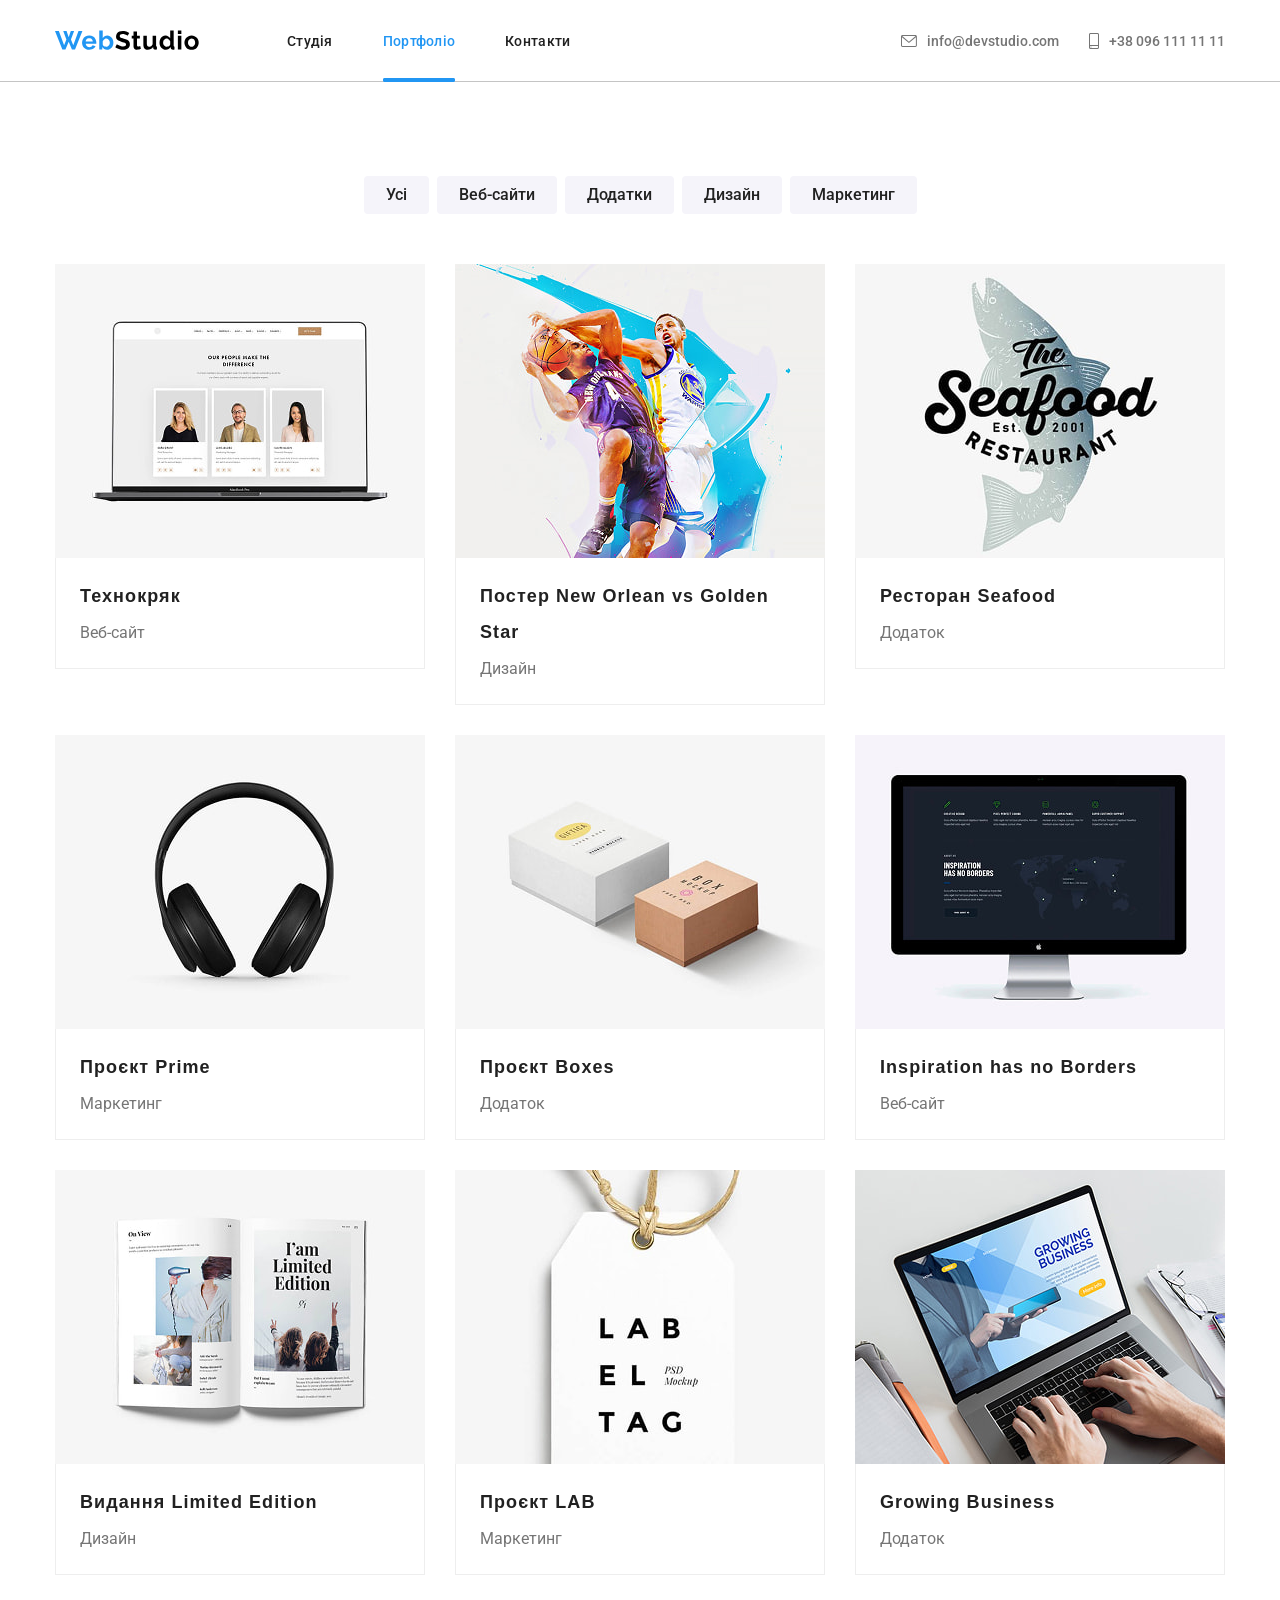
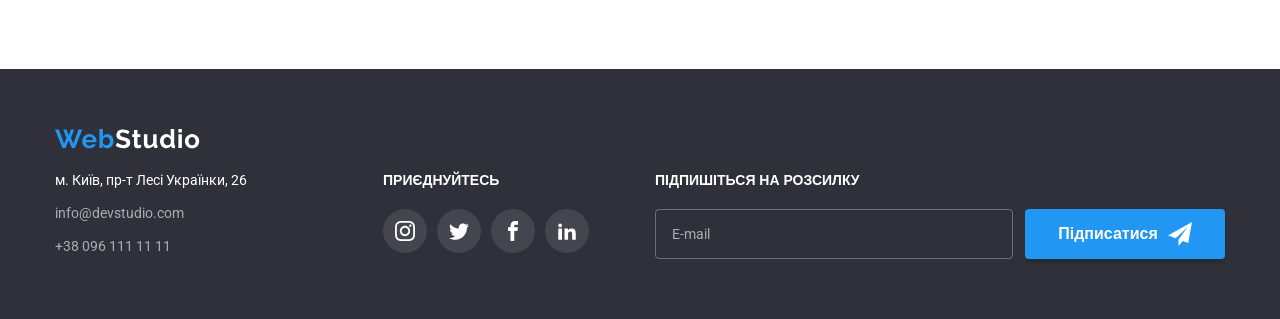
==== commit 1a3bcdca: "mini fix blocks" ====
--- a/portfolio.html
+++ b/portfolio.html
@@ -8,49 +8,55 @@
   </head>
   <body class="body">
     <header class="header">
-      <section class="header-inner">
+      <section class="header__inner">
         <div class="container">
-          <div class="logo-nav">
-            <div class="logo">
-              <span class="logo-web">Web</span>
-              <span class="logo-studio">Studio</span>
-            </div>
-
-            <nav class="nav">
-              <ul class="nav-list">
-                <li class="nav-item">
-                  <a href="./index.html" class="nav-link">Студія</a>
-                </li>
-                <li class="nav-item line">
-                  <a href="./portfolio.html" class="nav-link line-c"
-                    >Портфоліо</a
-                  >
-                </li>
-                <li class="nav-item">
-                  <a href="#" class="nav-link">Контакти</a>
-                </li>
-              </ul>
-            </nav>
-
-            <div class="info">
-              <a href="mailto:info@devstudio.com" class="info-link">
-                <svg>
-                  <use
-                    href="./assets/images/symbol-defs.svg#icon-envelope-hover"
-                  ></use>
-                </svg>
-                info@devstudio.com</a
-              >
-              <a href="tel:+380961111111" class="info-link">
-                <svg>
-                  <use
-                    href="./assets/images/symbol-defs.svg#icon-smartphone"
-                  ></use>
-                </svg>
-                +38 096 111 11 11</a
-              >
-            </div>
-          </div>
+          <a href="./index.html" class="logo"
+            ><img
+              src="./assets/images/webstudio-header.svg"
+              alt="WebStudio"
+              class="logo__image"
+          /></a>
+
+          <div class="nav">
+            <ul class="nav__list">
+              <li class="nav__list-item">
+                <a href="./index.html" class="nav__list-item">Студія</a>
+              </li>
+              <li class="nav__list-item active-page">
+                <a href="./portfolio.html" class="nav__list-item active-page"
+                  >Портфоліо</a
+                >
+              </li>
+              <li class="nav__list-item">
+                <a href="#" class="nav__list-item">Контакти</a>
+              </li>
+            </ul>
+          </div>
+
+          <div class="info">
+            <a href="mailto:info@devstudio.com" class="info__link">
+              <svg class="mail">
+                <use
+                  href="./assets/images/symbol-defs.svg#icon-envelope-hover"
+                ></use>
+              </svg>
+              info@devstudio.com
+            </a>
+            <a href="tel:+380961111111" class="info__link">
+              <svg class="tel">
+                <use
+                  href="./assets/images/symbol-defs.svg#icon-smartphone"
+                ></use>
+              </svg>
+              +38 096 111 11 11
+            </a>
+          </div>
+
+          <button class="burger" type="button">
+            <span class="burger__item"></span>
+            <span class="burger__item"></span>
+            <span class="burger__item"></span>
+          </button>
         </div>
       </section>
     </header>
@@ -58,222 +64,226 @@
     <main class="portfolio">
       <section class="section">
         <div class="container">
-          <nav class="portfolio_filters">
-            <button class="portfolio_button">Усі</button>
-            <button class="portfolio_button">Веб-сайти</button>
-            <button class="portfolio_button">Додатки</button>
-            <button class="portfolio_button">Дизайн</button>
-            <button class="portfolio_button">Маркетинг</button>
+          <nav class="portfolio__filters">
+            <button class="portfolio__button">Усі</button>
+            <button class="portfolio__button">Веб-сайти</button>
+            <button class="portfolio__button">Додатки</button>
+            <button class="portfolio__button">Дизайн</button>
+            <button class="portfolio__button">Маркетинг</button>
           </nav>
           <div class="cards1">
             <div class="item">
-              <div class="portfolio_card">
-                <div class="overlay-container">
+              <div class="item__card">
+                <div class="overlay__container">
                   <img
                     src="./assets/images/card1.jpg"
                     alt="Технокряк"
-                    class="portfolio_image"
-                  />
-
-                  <div class="overlay-item">
-                    <p class="overlay-text">
-                      Ресурс пропонує комплексні пропозиції з різним рівнем
-                      функціоналу та сервісів. Все це дозволить відвідувачу
-                      отримати вичерпні відомості про компанію чи приватну
-                      особу.
-                    </p>
-                  </div>
-                </div>
-
-                <div class="card-text">
-                  <h4 class="portfolio_title">Технокряк</h4>
-                  <p class="portfolio_type">Веб-сайт</p>
-                </div>
-              </div>
-            </div>
-            <div class="item">
-              <div class="portfolio_card">
-                <div class="overlay-container">
+                    class="portfolio__image"
+                  />
+                  <div class="overlay__item">
+                    <p class="overlay__text">
+                      Ресурс пропонує комплексні пропозиції з різним рівнем
+                      функціоналу та сервісів. Все це дозволить відвідувачу
+                      отримати вичерпні відомості про компанію чи приватну
+                      особу.
+                    </p>
+                  </div>
+                </div>
+                <div class="card__text">
+                  <h4 class="card__title">Технокряк</h4>
+                  <p class="card__type">Веб-сайт</p>
+                </div>
+              </div>
+            </div>
+
+            <div class="item">
+              <div class="item__card">
+                <div class="overlay__container">
                   <img
                     src="./assets/images/card2.jpg"
                     alt="Постер"
-                    class="portfolio_image"
-                  />
-                  <div class="overlay-item">
-                    <p class="overlay-text">
-                      Ресурс пропонує комплексні пропозиції з різним рівнем
-                      функціоналу та сервісів. Все це дозволить відвідувачу
-                      отримати вичерпні відомості про компанію чи приватну
-                      особу.
-                    </p>
-                  </div>
-                </div>
-                <div class="card-text">
-                  <h4 class="portfolio_title">
-                    Постер New Orlean vs Golden Star
-                  </h4>
-                  <p class="portfolio_type">Дизайн</p>
-                </div>
-              </div>
-            </div>
-            <div class="item">
-              <div class="portfolio_card">
-                <div class="overlay-container">
+                    class="portfolio__image"
+                  />
+                  <div class="overlay__item">
+                    <p class="overlay__text">
+                      Ресурс пропонує комплексні пропозиції з різним рівнем
+                      функціоналу та сервісів. Все це дозволить відвідувачу
+                      отримати вичерпні відомості про компанію чи приватну
+                      особу.
+                    </p>
+                  </div>
+                </div>
+                <div class="card__text">
+                  <h4 class="card__title">Постер New Orlean vs Golden Star</h4>
+                  <p class="card__type">Дизайн</p>
+                </div>
+              </div>
+            </div>
+
+            <div class="item">
+              <div class="item__card">
+                <div class="overlay__container">
                   <img
                     src="./assets/images/card3.jpg"
                     alt="Seafood"
-                    class="portfolio_image"
-                  />
-                  <div class="overlay-item">
-                    <p class="overlay-text">
-                      Ресурс пропонує комплексні пропозиції з різним рівнем
-                      функціоналу та сервісів. Все це дозволить відвідувачу
-                      отримати вичерпні відомості про компанію чи приватну
-                      особу.
-                    </p>
-                  </div>
-                </div>
-                <div class="card-text">
-                  <h4 class="portfolio_title">Ресторан Seafood</h4>
-                  <p class="portfolio_type">Додаток</p>
-                </div>
-              </div>
-            </div>
-            <div class="item">
-              <div class="portfolio_card">
-                <div class="overlay-container">
+                    class="portfolio__image"
+                  />
+                  <div class="overlay__item">
+                    <p class="overlay__text">
+                      Ресурс пропонує комплексні пропозиції з різним рівнем
+                      функціоналу та сервісів. Все це дозволить відвідувачу
+                      отримати вичерпні відомості про компанію чи приватну
+                      особу.
+                    </p>
+                  </div>
+                </div>
+                <div class="card__text">
+                  <h4 class="card__title">Ресторан Seafood</h4>
+                  <p class="card__type">Додаток</p>
+                </div>
+              </div>
+            </div>
+
+            <div class="item">
+              <div class="item__card">
+                <div class="overlay__container">
                   <img
                     src="./assets/images/card4.jpg"
                     alt="Prime"
-                    class="portfolio_image"
-                  />
-                  <div class="overlay-item">
-                    <p class="overlay-text">
-                      Ресурс пропонує комплексні пропозиції з різним рівнем
-                      функціоналу та сервісів. Все це дозволить відвідувачу
-                      отримати вичерпні відомості про компанію чи приватну
-                      особу.
-                    </p>
-                  </div>
-                </div>
-                <div class="card-text">
-                  <h4 class="portfolio_title">Проєкт Prime</h4>
-                  <p class="portfolio_type">Маркетинг</p>
-                </div>
-              </div>
-            </div>
-            <div class="item">
-              <div class="portfolio_card">
-                <div class="overlay-container">
+                    class="portfolio__image"
+                  />
+                  <div class="overlay__item">
+                    <p class="overlay__text">
+                      Ресурс пропонує комплексні пропозиції з різним рівнем
+                      функціоналу та сервісів. Все це дозволить відвідувачу
+                      отримати вичерпні відомості про компанію чи приватну
+                      особу.
+                    </p>
+                  </div>
+                </div>
+                <div class="card__text">
+                  <h4 class="card__title">Проєкт Prime</h4>
+                  <p class="card__type">Маркетинг</p>
+                </div>
+              </div>
+            </div>
+
+            <div class="item">
+              <div class="item__card">
+                <div class="overlay__container">
                   <img
                     src="./assets/images/card5.jpg"
                     alt="Boxes"
-                    class="portfolio_image"
-                  />
-                  <div class="overlay-item">
-                    <p class="overlay-text">
-                      Ресурс пропонує комплексні пропозиції з різним рівнем
-                      функціоналу та сервісів. Все це дозволить відвідувачу
-                      отримати вичерпні відомості про компанію чи приватну
-                      особу.
-                    </p>
-                  </div>
-                </div>
-                <div class="card-text">
-                  <h4 class="portfolio_title">Проєкт Boxes</h4>
-                  <p class="portfolio_type">Додаток</p>
-                </div>
-              </div>
-            </div>
-            <div class="item">
-              <div class="portfolio_card">
-                <div class="overlay-container">
+                    class="portfolio__image"
+                  />
+                  <div class="overlay__item">
+                    <p class="overlay__text">
+                      Ресурс пропонує комплексні пропозиції з різним рівнем
+                      функціоналу та сервісів. Все це дозволить відвідувачу
+                      отримати вичерпні відомості про компанію чи приватну
+                      особу.
+                    </p>
+                  </div>
+                </div>
+                <div class="card__text">
+                  <h4 class="card__title">Проєкт Boxes</h4>
+                  <p class="card__type">Додаток</p>
+                </div>
+              </div>
+            </div>
+
+            <div class="item">
+              <div class="item__card">
+                <div class="overlay__container">
                   <img
                     src="./assets/images/card6.jpg"
                     alt="Borders"
-                    class="portfolio_image"
-                  />
-                  <div class="overlay-item">
-                    <p class="overlay-text">
-                      Ресурс пропонує комплексні пропозиції з різним рівнем
-                      функціоналу та сервісів. Все це дозволить відвідувачу
-                      отримати вичерпні відомості про компанію чи приватну
-                      особу.
-                    </p>
-                  </div>
-                </div>
-                <div class="card-text">
-                  <h4 class="portfolio_title">Inspiration has no Borders</h4>
-                  <p class="portfolio_type">Веб-сайт</p>
-                </div>
-              </div>
-            </div>
-            <div class="item">
-              <div class="portfolio_card">
-                <div class="overlay-container">
+                    class="portfolio__image"
+                  />
+                  <div class="overlay__item">
+                    <p class="overlay__text">
+                      Ресурс пропонує комплексні пропозиції з різним рівнем
+                      функціоналу та сервісів. Все це дозволить відвідувачу
+                      отримати вичерпні відомості про компанію чи приватну
+                      особу.
+                    </p>
+                  </div>
+                </div>
+                <div class="card__text">
+                  <h4 class="card__title">Inspiration has no Borders</h4>
+                  <p class="card__type">Веб-сайт</p>
+                </div>
+              </div>
+            </div>
+
+            <div class="item">
+              <div class="item__card">
+                <div class="overlay__container">
                   <img
                     src="./assets/images/card7.jpg"
                     alt="Limited Edition"
-                    class="portfolio_image"
-                  />
-                  <div class="overlay-item">
-                    <p class="overlay-text">
-                      Ресурс пропонує комплексні пропозиції з різним рівнем
-                      функціоналу та сервісів. Все це дозволить відвідувачу
-                      отримати вичерпні відомості про компанію чи приватну
-                      особу.
-                    </p>
-                  </div>
-                </div>
-                <div class="card-text">
-                  <h4 class="portfolio_title">Видання Limited Edition</h4>
-                  <p class="portfolio_type-italic">Дизайн</p>
-                </div>
-              </div>
-            </div>
-            <div class="item">
-              <div class="portfolio_card">
-                <div class="overlay-container">
+                    class="portfolio__image"
+                  />
+                  <div class="overlay__item">
+                    <p class="overlay__text">
+                      Ресурс пропонує комплексні пропозиції з різним рівнем
+                      функціоналу та сервісів. Все це дозволить відвідувачу
+                      отримати вичерпні відомості про компанію чи приватну
+                      особу.
+                    </p>
+                  </div>
+                </div>
+                <div class="card__text">
+                  <h4 class="card__title">Видання Limited Edition</h4>
+                  <p class="card__type">Дизайн</p>
+                </div>
+              </div>
+            </div>
+
+            <div class="item">
+              <div class="item__card">
+                <div class="overlay__container">
                   <img
                     src="./assets/images/card8.jpg"
                     alt="LAB"
-                    class="portfolio_image"
-                  />
-                  <div class="overlay-item">
-                    <p class="overlay-text">
-                      Ресурс пропонує комплексні пропозиції з різним рівнем
-                      функціоналу та сервісів. Все це дозволить відвідувачу
-                      отримати вичерпні відомості про компанію чи приватну
-                      особу.
-                    </p>
-                  </div>
-                </div>
-                <div class="card-text">
-                  <h4 class="portfolio_title">Проєкт LAB</h4>
-                  <p class="portfolio_type">Маркетинг</p>
-                </div>
-              </div>
-            </div>
-            <div class="item">
-              <div class="portfolio_card">
-                <div class="overlay-container">
+                    class="portfolio__image"
+                  />
+                  <div class="overlay__item">
+                    <p class="overlay__text">
+                      Ресурс пропонує комплексні пропозиції з різним рівнем
+                      функціоналу та сервісів. Все це дозволить відвідувачу
+                      отримати вичерпні відомості про компанію чи приватну
+                      особу.
+                    </p>
+                  </div>
+                </div>
+                <div class="card__text">
+                  <h4 class="card__title">Проєкт LAB</h4>
+                  <p class="card__type">Маркетинг</p>
+                </div>
+              </div>
+            </div>
+
+            <div class="item">
+              <div class="item__card">
+                <div class="overlay__container">
                   <img
                     src="./assets/images/card9.jpg"
                     alt="Growing Business"
-                    class="portfolio_image"
-                  />
-                  <div class="overlay-item">
-                    <p class="overlay-text">
-                      Ресурс пропонує комплексні пропозиції з різним рівнем
-                      функціоналу та сервісів. Все це дозволить відвідувачу
-                      отримати вичерпні відомості про компанію чи приватну
-                      особу.
-                    </p>
-                  </div>
-                </div>
-                <div class="card-text">
-                  <h4 class="portfolio_title">Growing Business</h4>
-                  <p class="portfolio_type-italic">Додаток</p>
+                    class="portfolio__image"
+                  />
+                  <div class="overlay__item">
+                    <p class="overlay__text">
+                      Ресурс пропонує комплексні пропозиції з різним рівнем
+                      функціоналу та сервісів. Все це дозволить відвідувачу
+                      отримати вичерпні відомості про компанію чи приватну
+                      особу.
+                    </p>
+                  </div>
+                </div>
+                <div class="card__text">
+                  <h4 class="card__title">Growing Business</h4>
+                  <p class="card__type">Додаток</p>
                 </div>
               </div>
             </div>
@@ -284,72 +294,74 @@
 
     <footer class="footer">
       <div class="container">
-        <div class="logo-icon">
-          <div class="logo-and-info">
-            <div class="footer-logo">
-              <span class="footer-logo-web">Web</span>
-              <span class="footer-logo-studio">Studio</span>
-            </div>
-
-            <div class="footer-info">
-              <address class="footer-address">
+        <div class="footer__block">
+          <div class="logo-info">
+            <img
+              src="./assets/images/webstudio-footer.svg"
+              alt="WebStudio"
+              class="logo-info__logo"
+            />
+            <div class="logo-info__info">
+              <address class="logo-info__info-address">
                 м. Київ, пр-т Лесі Українки, 26
               </address>
-              <a href="mailto:info@devstudio.com" class="footer-info-link"
+              <a href="mailto:info@devstudio.com" class="logo-info__info-link"
                 >info@devstudio.com</a
               >
-              <a href="tel:+380961111111" class="footer-info-link"
+              <a href="tel:+380961111111" class="logo-info__info-link"
                 >+38 096 111 11 11</a
               >
             </div>
           </div>
-          <div class="icon-container">
-            <h4 class="icon-title">приєднуйтесь</h4>
-            <ul class="icon">
-              <li class="icon-item">
+
+          <div class="icons">
+            <h4 class="icons__title">приєднуйтесь</h4>
+            <div class="icons__box">
+              <a class="icons__box-item" href="#">
                 <svg>
                   <use
                     href="./assets/images/symbol-defs.svg#icon-instagram"
                   ></use>
                 </svg>
-              </li>
-              <li class="icon-item">
+              </a>
+              <a class="icons__box-item" href="#">
                 <svg>
                   <use
                     href="./assets/images/symbol-defs.svg#icon-twitter"
                   ></use>
                 </svg>
-              </li>
-              <li class="icon-item">
+              </a>
+              <a class="icons__box-item" href="#">
                 <svg>
                   <use
                     href="./assets/images/symbol-defs.svg#icon-facebook"
                   ></use>
                 </svg>
-              </li>
-              <li class="icon-item">
+              </a>
+              <a class="icons__box-item" href="#">
                 <svg>
                   <use
                     href="./assets/images/symbol-defs.svg#icon-linkedin2"
                   ></use>
                 </svg>
-              </li>
-            </ul>
-          </div>
-          <div class="form-footer-container">
-            <h4 class="form-footer-title">Підпишіться на розсилку</h4>
-            <form action="" class="form-footer">
+              </a>
+            </div>
+          </div>
+
+          <div class="footer__form">
+            <h4 class="footer__form-title">Підпишіться на розсилку</h4>
+            <form action="" class="footer__form-box">
               <input
                 id="email"
                 name="email"
                 type="email"
-                class="form-footer-input"
+                class="footer__form-input"
                 pattern="[a-z0-9._%+-]+@[a-z0-9.-]+\.[a-z]{2,4}$"
                 title="Введите корректный email"
                 placeholder="E-mail"
                 required
               />
-              <button class="form-footer-btn">
+              <button class="footer__form-btn">
                 Підписатися
                 <svg>
                   <use
@@ -364,5 +376,3 @@
     </footer>
   </body>
 </html>
-
-
--- a/css/main.min.css
+++ b/css/main.min.css
@@ -1 +1 @@
-@import"https://fonts.googleapis.com/css2?family=Raleway:ital,wght@0,100..900;1,100..900&family=Roboto:ital,wght@0,100..900;1,100..900&display=swap";@-webkit-keyframes lineAnim{0%,100%{width:10%;left:50%}50%{width:100%;left:0}}@keyframes lineAnim{0%,100%{width:10%;left:50%}50%{width:100%;left:0}}*:where(:not(html,iframe,canvas,img,svg,video,audio):not(svg *,symbol *)){all:unset;display:revert}*,*::before,*::after{-webkit-box-sizing:border-box;box-sizing:border-box}html{-moz-text-size-adjust:none;-webkit-text-size-adjust:none;-ms-text-size-adjust:none;text-size-adjust:none}a,button{cursor:revert}ol,ul,menu,summary{list-style:none}ol{counter-reset:revert}img{max-inline-size:100%;max-block-size:100%}table{border-collapse:collapse}input,textarea{-webkit-user-select:auto}textarea{white-space:revert}meter{-webkit-appearance:revert;-moz-appearance:revert;appearance:revert}:where(pre){all:revert;-webkit-box-sizing:border-box;box-sizing:border-box}::-webkit-input-placeholder{color:unset}::-moz-placeholder{color:unset}:-ms-input-placeholder{color:unset}::-ms-input-placeholder{color:unset}::placeholder{color:unset}:where([hidden]){display:none}:where([contenteditable]:not([contenteditable=false])){-moz-user-modify:read-write;-webkit-user-modify:read-write;overflow-wrap:break-word;-webkit-line-break:after-white-space;-webkit-user-select:auto}:where([draggable=true]){-webkit-user-drag:element}:where(dialog:modal){all:revert;-webkit-box-sizing:border-box;box-sizing:border-box}::-webkit-details-marker{display:none}@font-face{font-family:"Roboto";src:url("../assets/fonts/Roboto-black.woff2") format("woff2");font-weight:900;font-style:normal;font-display:swap}@font-face{font-family:"Roboto";src:url("../assets/fonts/Roboto-bold.woff2") format("woff2");font-weight:700;font-style:normal;font-display:swap}@font-face{font-family:"Roboto";src:url("../assets/fonts/Roboto-Medium.woff2") format("woff2");font-weight:500;font-style:normal;font-display:swap}@font-face{font-family:"Roboto";src:url("../assets/fonts/Roboto-Regular.woff2") format("woff2");font-weight:400;font-style:normal;font-display:swap}@font-face{font-family:"Raleway";src:url("../assets/fonts/Raleway-Black.woff2") format("woff2");font-weight:900;font-style:normal;font-display:swap}@font-face{font-family:"Raleway";src:url("../assets/fonts/Raleway-Bold.woff2") format("woff2");font-weight:700;font-style:normal;font-display:swap}@font-face{font-family:"Raleway";src:url("../assets/fonts/Raleway-Medium.woff2") format("woff2");font-weight:500;font-style:normal;font-display:swap}@font-face{font-family:"Raleway";src:url("../assets/fonts/Raleway-Regular.woff2") format("woff2");font-weight:400;font-style:normal;font-display:swap}html{font-size:14px}svg{display:block}.container{width:1170px;height:100%;margin:0 auto;display:-webkit-box;display:-ms-flexbox;display:flex;-webkit-box-orient:vertical;-webkit-box-direction:normal;-ms-flex-direction:column;flex-direction:column}body{font-family:"Roboto",sans-serif}.section{width:100%}.item{width:calc((100% - 60px)/3)}.overlay-item{width:100%;height:294px;position:absolute;top:0;left:0;background-color:rgba(33,149,243,.8666666667);opacity:0;-webkit-transition:opacity 250ms cubic-bezier(0.4, 0, 0.2, 1),-webkit-transform 250ms cubic-bezier(0.4, 0, 0.2, 1);transition:opacity 250ms cubic-bezier(0.4, 0, 0.2, 1),-webkit-transform 250ms cubic-bezier(0.4, 0, 0.2, 1);transition:opacity 250ms cubic-bezier(0.4, 0, 0.2, 1),transform 250ms cubic-bezier(0.4, 0, 0.2, 1);transition:opacity 250ms cubic-bezier(0.4, 0, 0.2, 1),transform 250ms cubic-bezier(0.4, 0, 0.2, 1),-webkit-transform 250ms cubic-bezier(0.4, 0, 0.2, 1);display:-webkit-box;display:-ms-flexbox;display:flex;-webkit-box-pack:center;-ms-flex-pack:center;justify-content:center;-webkit-box-align:center;-ms-flex-align:center;align-items:center;-ms-flex-wrap:wrap;flex-wrap:wrap;-webkit-transform:translateY(110%);-ms-transform:translateY(110%);transform:translateY(110%);pointer-events:none}.overlay-container{overflow:hidden;display:-webkit-box;display:-ms-flexbox;display:flex;-webkit-box-orient:vertical;-webkit-box-direction:normal;-ms-flex-direction:column;flex-direction:column;position:relative}.overlay-container:hover>.overlay-item{opacity:1;-webkit-transform:translateY(0);-ms-transform:translateY(0);transform:translateY(0);pointer-events:all}.overlay-text{padding:24px;color:#fff;font-size:18px;font-weight:400;line-height:1.5;letter-spacing:1px;font-family:"Roboto",sans-serif}.portfolio_card:hover>.overlay-item{opacity:1;-webkit-transform:translateY(0);-ms-transform:translateY(0);transform:translateY(0)}.cards1{display:-webkit-box;display:-ms-flexbox;display:flex;gap:30px;-webkit-box-pack:center;-ms-flex-pack:center;justify-content:center;margin:0 0 30px 0;-ms-flex-wrap:wrap;flex-wrap:wrap}.portfolio_card{width:100%;background-color:#fff;border:1px solid #eee;position:relative;overflow:hidden;-webkit-transition:-webkit-box-shadow 250ms cubic-bezier(0.4, 0, 0.2, 1);transition:-webkit-box-shadow 250ms cubic-bezier(0.4, 0, 0.2, 1);transition:box-shadow 250ms cubic-bezier(0.4, 0, 0.2, 1);transition:box-shadow 250ms cubic-bezier(0.4, 0, 0.2, 1), -webkit-box-shadow 250ms cubic-bezier(0.4, 0, 0.2, 1)}.portfolio_card:hover{-webkit-box-shadow:0 2px 8px rgba(0,0,0,.08);box-shadow:0 2px 8px rgba(0,0,0,.08)}.portfolio_title{font-size:18px;font-weight:700;color:#212121;line-height:1.66}.portfolio_type{font-size:16px;font-weight:400;color:#757575;line-height:1.87}.portfolio_image{width:100%;position:relative;-o-object-fit:cover;object-fit:cover}.portfolio_type-italic{font-size:16px;font-weight:400;font-style:italic;color:#757575;line-height:1.87}.card-text{width:322px;height:70px;margin:20px 24px 20px 24px;display:-webkit-box;display:-ms-flexbox;display:flex;-webkit-box-orient:vertical;-webkit-box-direction:normal;-ms-flex-direction:column;flex-direction:column;gap:4px}.backdrop.is-hidden{opacity:0;visibility:hidden;pointer-events:none}.backdrop{justify-items:center;-ms-flex-line-pack:center;align-content:center;position:fixed;top:0;left:0;right:0;bottom:0;background-color:rgba(0,0,0,.2);-webkit-transition:opacity 250ms cubic-bezier(0.4, 0, 0.2, 1),visibility 250ms cubic-bezier(0.4, 0, 0.2, 1);transition:opacity 250ms cubic-bezier(0.4, 0, 0.2, 1),visibility 250ms cubic-bezier(0.4, 0, 0.2, 1)}.backdrop:not(.is-hidden) .modal{-webkit-transform:scale(1);-ms-transform:scale(1);transform:scale(1)}.no-scroll{overflow:hidden}.modal{width:33rem;display:-webkit-box;display:-ms-flexbox;display:flex;-webkit-box-pack:center;-ms-flex-pack:center;justify-content:center;-webkit-box-align:center;-ms-flex-align:center;align-items:center;-webkit-box-orient:vertical;-webkit-box-direction:normal;-ms-flex-direction:column;flex-direction:column;border-radius:.25rem;background-color:#f5f4fa;padding:2.5rem;-webkit-transform:scale(0);-ms-transform:scale(0);transform:scale(0);-webkit-transition:-webkit-transform 250ms cubic-bezier(0.4, 0, 0.2, 1);transition:-webkit-transform 250ms cubic-bezier(0.4, 0, 0.2, 1);transition:transform 250ms cubic-bezier(0.4, 0, 0.2, 1);transition:transform 250ms cubic-bezier(0.4, 0, 0.2, 1), -webkit-transform 250ms cubic-bezier(0.4, 0, 0.2, 1)}.modal .title-modal{font-family:"Roboto",sans-serif;font-size:1.25rem;color:#212121;font-weight:700;padding-bottom:.75rem}.modal-text{font-family:"Roboto",sans-serif;font-size:.875rem;color:#757575;font-weight:400;line-height:1.5rem}.modal-text-link{color:#2196f3 !important;font-weight:400;font-family:"Roboto",sans-serif;line-height:1.5rem;font-size:.875rem;text-decoration:underline}.modal-checkbox{width:1rem;height:.9375rem;border:.125rem solid #000;accent-color:#2196f3;-moz-appearance:none;appearance:none;-webkit-appearance:none;border-radius:.1875rem;cursor:pointer;position:relative}.modal-checkbox:checked{background-color:#2196f3;border-color:#2196f3}.modal-checkbox:checked::after{content:"";position:absolute;left:.25rem;top:.125rem;width:.25rem;height:.375rem;border:solid #f5f4fa;border-width:0 .125rem .125rem 0;-webkit-transform:rotate(45deg);-ms-transform:rotate(45deg);transform:rotate(45deg)}.modal-close{width:12.5rem;height:3.125rem;background-color:#2196f3;color:#f5f4fa;border:none;border-radius:.25rem;font-family:"Roboto",sans-serif;font-weight:700;font-size:1rem;line-height:.53;cursor:pointer;display:-webkit-box;display:-ms-flexbox;display:flex;-webkit-box-pack:center;-ms-flex-pack:center;justify-content:center;-webkit-box-align:center;-ms-flex-align:center;align-items:center;-webkit-transition:background-color 250ms cubic-bezier(0.4, 0, 0.2, 1);transition:background-color 250ms cubic-bezier(0.4, 0, 0.2, 1);-webkit-box-shadow:0 2px 1px 0 rgba(0,0,0,.2),0 1px 1px 0 rgba(0,0,0,.14),0 1px 3px 0 rgba(0,0,0,.12);box-shadow:0 2px 1px 0 rgba(0,0,0,.2),0 1px 1px 0 rgba(0,0,0,.14),0 1px 3px 0 rgba(0,0,0,.12)}.modal-close:hover{background-color:#1976d2}.modal-form-title{font-family:"Roboto",sans-serif;font-size:.75rem;color:#757575;font-weight:400}.modal-text{font-family:"Roboto",sans-serif;font-size:.875rem;color:#757575;font-weight:400;line-height:1.5rem;-webkit-transition:border-color 250ms cubic-bezier(0.4, 0, 0.2, 1);transition:border-color 250ms cubic-bezier(0.4, 0, 0.2, 1)}.form-modal{display:-webkit-box;display:-ms-flexbox;display:flex;-webkit-box-orient:vertical;-webkit-box-direction:normal;-ms-flex-direction:column;flex-direction:column;gap:.625rem;-webkit-box-align:center;-ms-flex-align:center;align-items:center}.form-item{display:-webkit-box;display:-ms-flexbox;display:flex;-webkit-box-orient:vertical;-webkit-box-direction:normal;-ms-flex-direction:column;flex-direction:column;gap:.25rem}.form-input>svg{width:.9375rem;height:.75rem;position:absolute;left:.9375rem;top:.875rem}.form-input{display:-webkit-box;display:-ms-flexbox;display:flex;-webkit-box-align:center;-ms-flex-align:center;align-items:center;position:relative}.form-input:focus-within svg{fill:#2196f3;-webkit-transition:border cubic-bezier(0.4, 0, 0.2, 1);transition:border cubic-bezier(0.4, 0, 0.2, 1)}.form-input>input:hover{border:1px solid #2196f3}.form-input>input{width:28rem;height:2.5rem;border:.0625rem solid rgba(33,33,33,.1254901961);padding-left:2.625rem;border-radius:.25rem}.cross{border:1px solid rgba(0,0,0,.062745098);padding:.625rem;border-radius:50%;background-color:#f5f4fa;-webkit-transition:border-color 250ms cubic-bezier(0.4, 0, 0.2, 1),background 250ms cubic-bezier(0.4, 0, 0.2, 1);transition:border-color 250ms cubic-bezier(0.4, 0, 0.2, 1),background 250ms cubic-bezier(0.4, 0, 0.2, 1);position:absolute;right:.625rem;top:.625rem}.cross>svg{width:.6875rem;height:.6875rem;fill:#000;-webkit-transition:fill 250ms cubic-bezier(0.4, 0, 0.2, 1);transition:fill 250ms cubic-bezier(0.4, 0, 0.2, 1)}.cross:hover{color:#2196f3;border-color:#2196f3}.cross:hover>svg{fill:#2196f3}.checkbox-container{display:-webkit-box;display:-ms-flexbox;display:flex;-webkit-box-align:center;-ms-flex-align:center;align-items:center;gap:.52375rem;margin:1.5625rem 0 1.5625rem 0}#comment{width:28rem;height:7.5rem;border:.0625rem solid rgba(33,33,33,.1254901961);padding:.75rem 1rem .75rem 1rem;text-align:left;border-radius:.25rem;color:#757575;-webkit-transition:border 250ms cubic-bezier(0.4, 0, 0.2, 1);transition:border 250ms cubic-bezier(0.4, 0, 0.2, 1)}#comment:focus{border-color:#2196f3}#comment:hover{border:solid #2196f3}input:focus{border-color:#2196f3}.nav{display:-webkit-box;display:-ms-flexbox;display:flex}.nav-item{height:100%;display:-webkit-box;display:-ms-flexbox;display:flex;-webkit-box-align:center;-ms-flex-align:center;align-items:center;position:relative}.nav-item .line{position:relative}.nav-list{display:-webkit-box;display:-ms-flexbox;display:flex;-webkit-box-align:center;-ms-flex-align:center;align-items:center;gap:3.125rem;margin:0 18.75rem 0 5.8125rem}.nav-link{font-family:"Roboto",sans-serif;font-size:.875rem;font-weight:500;color:#000;-webkit-transition:color 250ms cubic-bezier(0.4, 0, 0.2, 1);transition:color 250ms cubic-bezier(0.4, 0, 0.2, 1);position:relative}.nav-link:hover{color:#2196f3}.line-c{color:#2196f3 !important}.line::after{content:"";position:absolute;left:0;bottom:0;width:0;height:.25rem;background-color:#2196f3;border-radius:.25rem;-webkit-animation:lineAnim 3s infinite cubic-bezier(0.4, 0, 0.2, 1);animation:lineAnim 3s infinite cubic-bezier(0.4, 0, 0.2, 1)}.logo{display:-webkit-box;display:-ms-flexbox;display:flex;-webkit-box-align:center;-ms-flex-align:center;align-items:center;margin:1.5625rem 0}.logo-nav{width:100%;height:100%;display:-webkit-box;display:-ms-flexbox;display:flex}.logo-web{color:#2196f3;font-size:1.625rem;font-family:"Raleway",sans-serif;font-weight:700}.logo-studio{color:#2f303a;font-size:1.625rem;font-family:"Raleway",sans-serif;font-weight:700}.info{-webkit-box-pack:center;-ms-flex-pack:center;justify-content:center;gap:1.875rem;display:-webkit-box;display:-ms-flexbox;display:flex;text-align:end;-ms-flex-wrap:wrap;flex-wrap:wrap;margin-left:auto}.info-link{color:#757575;font-weight:500;font-family:"Roboto",sans-serif;font-size:.875rem;color:#757575;display:-webkit-box;display:-ms-flexbox;display:flex;gap:.625rem;-ms-flex-wrap:wrap;flex-wrap:wrap;-webkit-box-align:center;-ms-flex-align:center;align-items:center;-webkit-transition:color 250ms cubic-bezier(0.4, 0, 0.2, 1);transition:color 250ms cubic-bezier(0.4, 0, 0.2, 1)}.info-link:hover{color:#2196f3}.info-link>svg{width:.625rem;height:1rem;fill:#757575;-webkit-transition:fill 250ms cubic-bezier(0.4, 0, 0.2, 1);transition:fill 250ms cubic-bezier(0.4, 0, 0.2, 1)}.info-link:hover>svg{fill:#2196f3}.info-link:first-child>svg{width:1rem;height:.75rem}.portfolio_filters{text-align:center;margin:94px auto 50px auto;gap:8px;display:-webkit-box;display:-ms-flexbox;display:flex}.portfolio_button{padding:6px 25px 6px 25px;line-height:1.625;font-size:16px;font-weight:500;border:none;border-radius:4px;background-color:#f5f4fa;color:#212121;cursor:pointer;font-family:"Roboto",sans-serif;-webkit-transition:background-color 250ms cubic-bezier(0.4, 0, 0.2, 1),color 250ms cubic-bezier(0.4, 0, 0.2, 1),-webkit-box-shadow 250ms cubic-bezier(0.4, 0, 0.2, 1);transition:background-color 250ms cubic-bezier(0.4, 0, 0.2, 1),color 250ms cubic-bezier(0.4, 0, 0.2, 1),-webkit-box-shadow 250ms cubic-bezier(0.4, 0, 0.2, 1);transition:background-color 250ms cubic-bezier(0.4, 0, 0.2, 1),color 250ms cubic-bezier(0.4, 0, 0.2, 1),box-shadow 250ms cubic-bezier(0.4, 0, 0.2, 1);transition:background-color 250ms cubic-bezier(0.4, 0, 0.2, 1),color 250ms cubic-bezier(0.4, 0, 0.2, 1),box-shadow 250ms cubic-bezier(0.4, 0, 0.2, 1),-webkit-box-shadow 250ms cubic-bezier(0.4, 0, 0.2, 1)}.portfolio_filters button:hover{color:#fff;background-color:#2196f3;-webkit-box-shadow:0 6px 12px rgba(0,0,0,.2);box-shadow:0 6px 12px rgba(0,0,0,.2)}.footer-logo{display:-webkit-box;display:-ms-flexbox;display:flex;-webkit-box-align:center;-ms-flex-align:center;align-items:center;margin:60px 0 20px 0}.footer{height:252px;background-color:#2f303a}.footer-info{line-height:1.71;color:#757575;font-family:"Roboto",sans-serif;display:-webkit-box;display:-ms-flexbox;display:flex;-webkit-box-orient:vertical;-webkit-box-direction:normal;-ms-flex-direction:column;flex-direction:column;gap:9px}.footer-info-link{color:#757575;font-weight:500;display:block;-webkit-transition:color 250ms cubic-bezier(0.4, 0, 0.2, 1);transition:color 250ms cubic-bezier(0.4, 0, 0.2, 1)}.footer-info-link:hover{color:#2196f3}.footer-address{font-family:"Roboto",sans-serif;color:#fff;font-size:14px;font-weight:400}.footer-logo-web{color:#2196f3;font-size:26px;font-family:"Raleway",sans-serif;font-weight:700}.footer-logo-studio{color:#fff;font-size:26px;font-family:"Raleway",sans-serif;font-weight:700}.icon-container{display:-webkit-box;display:-ms-flexbox;display:flex;-webkit-box-orient:vertical;-webkit-box-direction:normal;-ms-flex-direction:column;flex-direction:column;margin:72px 93px 0 70px}.icon{display:-webkit-box;display:-ms-flexbox;display:flex;gap:10px}.icon-item>svg{width:20px;height:20px;fill:#fff;display:block;-webkit-transition:fill 250ms cubic-bezier(0.4, 0, 0.2, 1);transition:fill 250ms cubic-bezier(0.4, 0, 0.2, 1)}.icon-title{font-family:"Roboto",sans-serif !important;font-size:14px;color:#fff;font-weight:700;letter-spacing:1.5px;text-transform:uppercase;margin-bottom:20px}.icon-item{background-color:hsla(0,0%,100%,.1725490196);border-radius:32px;padding:12px;-webkit-box-pack:center;-ms-flex-pack:center;justify-content:center;-webkit-box-align:center;-ms-flex-align:center;align-items:center;-webkit-transition:background-color 250ms cubic-bezier(0.4, 0, 0.2, 1);transition:background-color 250ms cubic-bezier(0.4, 0, 0.2, 1)}.icon-item>svg:hover{fill:#fff}.icon-item:hover{background-color:#2196f3}*{-webkit-box-sizing:border-box;box-sizing:border-box}.logo-icon{display:-webkit-box;display:-ms-flexbox;display:flex}.form-footer-title{font-family:"Roboto",sans-serif !important;font-size:14px;color:#fff;font-weight:700;letter-spacing:1.5px;text-transform:uppercase;margin-bottom:20px}.form-footer-input{padding:15px;background:none;border:1px solid hsla(0,0%,100%,.1882352941);border-radius:4px;width:358px;height:50px;color:hsla(0,0%,100%,.3764705882);-webkit-transition:border 250ms cubic-bezier(0.4, 0, 0.2, 1);transition:border 250ms cubic-bezier(0.4, 0, 0.2, 1)}.form-footer-input:focus{border:1px #2196f3}.form-footer-input:hover{border:1px solid #2196f3}.form-footer-btn{width:200px;height:50px;margin-left:12px;display:-webkit-box;display:-ms-flexbox;display:flex;color:#fff;line-height:.53;letter-spacing:2px;font-weight:700;font-family:"Roboto",sans-serif;font-size:16px;background:#2196f3;border-radius:4px;border:none;-webkit-box-pack:center;-ms-flex-pack:center;justify-content:center;-webkit-box-align:center;-ms-flex-align:center;align-items:center;-webkit-transition:background-color 250ms cubic-bezier(0.4, 0, 0.2, 1);transition:background-color 250ms cubic-bezier(0.4, 0, 0.2, 1)}.form-footer-btn>svg{width:24px;height:24px;fill:#fff;margin-left:10px}.form-footer-btn:hover{background-color:#1976d2}.form-footer{display:-webkit-box;display:-ms-flexbox;display:flex}.form-footer-container{margin:72px 0 0 0}header{border-bottom:#c4c4c4 .0625rem solid}header-inner{height:5rem}.section1{font-family:"Roboto",sans-serif;height:37.5rem;background-image:-webkit-gradient(linear, left top, right top, from(rgba(47, 48, 58, 0.4)), to(rgba(47, 48, 58, 0.4))),url("../assets/images/section1.jpg");background-image:linear-gradient(to right, rgba(47, 48, 58, 0.4), rgba(47, 48, 58, 0.4)),url("../assets/images/section1.jpg");background-size:cover;background-repeat:no-repeat;background-position:center}.section1-block{margin:12.5rem auto 12.5rem auto;display:-webkit-box;display:-ms-flexbox;display:flex;-webkit-box-orient:vertical;-webkit-box-direction:normal;-ms-flex-direction:column;flex-direction:column;-webkit-box-align:center;-ms-flex-align:center;align-items:center}.section1-title{font-family:"Roboto",sans-serif;font-weight:800;font-size:2.75rem;line-height:1.36;color:#f5f4fa;display:-webkit-box;display:-ms-flexbox;display:flex;text-align:center;letter-spacing:.03em;margin-bottom:1.875rem}.section1-button{width:13.5rem;height:3.125rem;background-color:#2196f3;color:#f5f4fa;border:#2196f3;font-family:"Roboto",sans-serif;font-weight:700;border-radius:.3125rem;font-size:1rem;-webkit-transition:background-color 250ms cubic-bezier(0.4, 0, 0.2, 1);transition:background-color 250ms cubic-bezier(0.4, 0, 0.2, 1);-webkit-box-align:center;-ms-flex-align:center;align-items:center;display:-webkit-box;display:-ms-flexbox;display:flex;-webkit-box-pack:center;-ms-flex-pack:center;justify-content:center}.section1-button:hover{background-color:#1976d2}.section2{font-family:"Roboto",sans-serif;height:auto;margin:0 0 5.875rem 0}.section2-img{width:4.375rem;height:4.375rem;display:block}.section2-img_container{width:16.875rem;height:7.5rem;margin-bottom:1.875rem;-webkit-box-pack:center;-ms-flex-pack:center;justify-content:center;display:-webkit-box;display:-ms-flexbox;display:flex;-webkit-box-align:center;-ms-flex-align:center;align-items:center}.section2-feature{display:-webkit-box;display:-ms-flexbox;display:flex;-webkit-box-orient:vertical;-webkit-box-direction:normal;-ms-flex-direction:column;flex-direction:column;gap:.625rem;width:calc(100% - .46875rem)}.section2-feature:nth-child(1)::before{content:url("../assets/images/antenna1.png");display:-webkit-box;display:-ms-flexbox;display:flex;-webkit-box-pack:center;-ms-flex-pack:center;justify-content:center;-webkit-box-align:center;-ms-flex-align:center;align-items:center;background-color:#f5f4fa;width:100%;height:7.5rem;border-radius:.1875rem}.section2-feature:nth-child(2)::before{content:url("../assets/images/clock1.png");display:-webkit-box;display:-ms-flexbox;display:flex;-webkit-box-pack:center;-ms-flex-pack:center;justify-content:center;-webkit-box-align:center;-ms-flex-align:center;align-items:center;background-color:#f5f4fa;width:100%;height:7.5rem;border-radius:.1875rem}.section2-feature:nth-child(3)::before{content:url("../assets/images/diagram1.png");display:-webkit-box;display:-ms-flexbox;display:flex;-webkit-box-pack:center;-ms-flex-pack:center;justify-content:center;-webkit-box-align:center;-ms-flex-align:center;align-items:center;background-color:#f5f4fa;width:100%;height:7.5rem;border-radius:.1875rem}.section2-feature:nth-child(4)::before{content:url("../assets/images/astronaut1.png");display:-webkit-box;display:-ms-flexbox;display:flex;-webkit-box-pack:center;-ms-flex-pack:center;justify-content:center;-webkit-box-align:center;-ms-flex-align:center;align-items:center;background-color:#f5f4fa;width:100%;height:7.5rem;border-radius:.1875rem}.section2-title{color:#212121;font-size:.875rem;font-weight:700;gap:1.875rem;padding-top:1.25rem}.section2-text{color:#757575;font-size:.875rem;line-height:1.71;font-weight:400;letter-spacing:.03em}.section-spetion{display:-webkit-box;display:-ms-flexbox;display:flex;-webkit-box-pack:center;-ms-flex-pack:center;justify-content:center;gap:1.875rem;margin:5.5625rem 0 0 0}.section3{font-family:"Roboto",sans-serif;height:30rem;text-align:center}.section3-gallery{-webkit-box-pack:center;-ms-flex-pack:center;justify-content:center;display:-webkit-box;display:-ms-flexbox;display:flex;gap:2.1875rem;position:relative}.section3-title{font-family:"Roboto",sans-serif;font-weight:700;font-size:2.25rem;color:#212121;margin:0 0 3.125rem 0;letter-spacing:.03em}.section3-box{position:relative}.section3-box-item{position:absolute;width:100%;height:4.375rem;-webkit-box-pack:center;-ms-flex-pack:center;justify-content:center;-webkit-box-align:center;-ms-flex-align:center;align-items:center;background-color:rgba(47,48,58,.8);bottom:.125rem;left:0;display:-webkit-box;display:-ms-flexbox;display:flex;z-index:1}.section3-box-item-p{font-family:"Roboto",sans-serif;font-size:.875rem;color:#f5f4fa;font-weight:700;letter-spacing:.09375rem;text-transform:uppercase}.section3-box-container{position:relative}.section4{font-family:"Roboto",sans-serif;background-color:#f5f4fa;padding-bottom:5.875rem}.section4-title{font-weight:700;font-size:2.25rem;color:#212121;text-align:center;letter-spacing:.0625rem}.section4-cards{-webkit-box-pack:center;-ms-flex-pack:center;justify-content:center;display:-webkit-box;display:-ms-flexbox;display:flex;gap:1.875rem}.section4-card{width:calc((100% - 1.875rem)/4);background-color:#fff;text-align:center;border-bottom-right-radius:.1875rem;border-bottom-left-radius:.1875rem;-webkit-box-shadow:0px .1875rem .125rem -1px rgba(196,196,196,.73);box-shadow:0px .1875rem .125rem -1px rgba(196,196,196,.73);-webkit-transition:-webkit-box-shadow 250ms cubic-bezier(0.4, 0, 0.2, 1);transition:-webkit-box-shadow 250ms cubic-bezier(0.4, 0, 0.2, 1);transition:box-shadow 250ms cubic-bezier(0.4, 0, 0.2, 1);transition:box-shadow 250ms cubic-bezier(0.4, 0, 0.2, 1), -webkit-box-shadow 250ms cubic-bezier(0.4, 0, 0.2, 1)}.section4-card:hover{-webkit-box-shadow:0px .3125rem .125rem -1px rgba(196,196,196,.1);box-shadow:0px .3125rem .125rem -1px rgba(196,196,196,.1)}.section4-card-title{font-size:1rem;font-weight:600;color:#212121;margin:1.875rem 0 .625rem 0}.section4-card-text{font-size:1rem;font-weight:500;color:#757575}.our_team{gap:3.125rem;display:-webkit-box;display:-ms-flexbox;display:flex;-webkit-box-orient:vertical;-webkit-box-direction:normal;-ms-flex-direction:column;flex-direction:column;padding:5.875rem 0 0 0}.icon-card{display:-webkit-box;display:-ms-flexbox;display:flex;gap:.625rem;margin:1rem 2rem 1.875rem 2rem}.icon-item-card>svg{width:1.25rem;height:1.25rem;fill:#afb1b8;display:block;-webkit-transition:fill 250ms cubic-bezier(0.4, 0, 0.2, 1);transition:fill 250ms cubic-bezier(0.4, 0, 0.2, 1)}.icon-item-card:hover>svg{fill:#fff}.icon-item-card:hover{background-color:#2196f3}.icon-item-card{border-radius:2rem;padding:.75rem;-webkit-box-pack:center;-ms-flex-pack:center;justify-content:center;-webkit-box-align:center;-ms-flex-align:center;align-items:center;-webkit-transition:background-color 250ms cubic-bezier(0.4, 0, 0.2, 1);transition:background-color 250ms cubic-bezier(0.4, 0, 0.2, 1)}.customers-title{font-family:"Roboto",sans-serif;font-size:2.25rem;letter-spacing:.0625rem;color:#212121;font-weight:700;margin:5.875rem auto 3.125rem auto}.customers-img{display:-webkit-box;display:-ms-flexbox;display:flex;margin:0 0 5.875rem 0;-webkit-box-pack:justify;-ms-flex-pack:justify;justify-content:space-between}.customers-icon>svg{fill:#afb1b8;border:.125rem solid #afb1b8;border-radius:.4375rem;width:13rem;height:6.375rem;display:block;padding:1rem 2rem 1rem 2rem;-webkit-transition:fill 250ms cubic-bezier(0.4, 0, 0.2, 1),border 250ms cubic-bezier(0.4, 0, 0.2, 1);transition:fill 250ms cubic-bezier(0.4, 0, 0.2, 1),border 250ms cubic-bezier(0.4, 0, 0.2, 1)}.customers-icon>svg:hover{fill:#2196f3;border:.125rem solid #2196f3}/*# sourceMappingURL=main.min.css.map */+@import"https://fonts.googleapis.com/css2?family=Raleway:ital,wght@0,100..900;1,100..900&family=Roboto:ital,wght@0,100..900;1,100..900&display=swap";*:where(:not(html,iframe,canvas,img,svg,video,audio):not(svg *,symbol *)){all:unset;display:revert}*,*::before,*::after{-webkit-box-sizing:border-box;box-sizing:border-box}html{-moz-text-size-adjust:none;-webkit-text-size-adjust:none;-ms-text-size-adjust:none;text-size-adjust:none}a,button{cursor:revert}ol,ul,menu,summary{list-style:none}ol{counter-reset:revert}img{max-inline-size:100%;max-block-size:100%}table{border-collapse:collapse}input,textarea{-webkit-user-select:auto}textarea{white-space:revert}meter{-webkit-appearance:revert;-moz-appearance:revert;appearance:revert}:where(pre){all:revert;-webkit-box-sizing:border-box;box-sizing:border-box}::-webkit-input-placeholder{color:unset}::-moz-placeholder{color:unset}:-ms-input-placeholder{color:unset}::-ms-input-placeholder{color:unset}::placeholder{color:unset}:where([hidden]){display:none}:where([contenteditable]:not([contenteditable=false])){-moz-user-modify:read-write;-webkit-user-modify:read-write;overflow-wrap:break-word;-webkit-line-break:after-white-space;-webkit-user-select:auto}:where([draggable=true]){-webkit-user-drag:element}:where(dialog:modal){all:revert;-webkit-box-sizing:border-box;box-sizing:border-box}::-webkit-details-marker{display:none}@-webkit-keyframes lineAnim{0%,100%{width:10%;left:50%}50%{width:100%;left:0}}@keyframes lineAnim{0%,100%{width:10%;left:50%}50%{width:100%;left:0}}@font-face{font-family:"Roboto";src:url("../assets/fonts/Roboto-black.woff2") format("woff2");font-weight:900;font-style:normal;font-display:swap}@font-face{font-family:"Roboto";src:url("../assets/fonts/Roboto-bold.woff2") format("woff2");font-weight:700;font-style:normal;font-display:swap}@font-face{font-family:"Roboto";src:url("../assets/fonts/Roboto-Medium.woff2") format("woff2");font-weight:500;font-style:normal;font-display:swap}@font-face{font-family:"Roboto";src:url("../assets/fonts/Roboto-Regular.woff2") format("woff2");font-weight:400;font-style:normal;font-display:swap}@font-face{font-family:"Raleway";src:url("../assets/fonts/Raleway-Black.woff2") format("woff2");font-weight:900;font-style:normal;font-display:swap}@font-face{font-family:"Raleway";src:url("../assets/fonts/Raleway-Bold.woff2") format("woff2");font-weight:700;font-style:normal;font-display:swap}@font-face{font-family:"Raleway";src:url("../assets/fonts/Raleway-Medium.woff2") format("woff2");font-weight:500;font-style:normal;font-display:swap}@font-face{font-family:"Raleway";src:url("../assets/fonts/Raleway-Regular.woff2") format("woff2");font-weight:400;font-style:normal;font-display:swap}html{font-size:14px}svg{display:block}.container{max-width:1170px;height:100%;margin:0 auto;display:-webkit-box;display:-ms-flexbox;display:flex}body{font-family:"Roboto",sans-serif;overflow-x:hidden}body.no-scroll{overflow:hidden}.section{padding:94px 0}.section .container{-webkit-box-orient:vertical;-webkit-box-direction:normal;-ms-flex-direction:column;flex-direction:column}.portfolio__filters{display:-webkit-box;display:-ms-flexbox;display:flex;-webkit-box-pack:center;-ms-flex-pack:center;justify-content:center;gap:8px;margin-bottom:50px;-ms-flex-wrap:wrap;flex-wrap:wrap}.portfolio__button{padding:6px 22px;font-family:inherit;font-weight:500;font-size:16px;line-height:1.62;text-align:center;color:#212121;background-color:#f5f4fa;border:none;border-radius:4px;cursor:pointer;-webkit-transition:color 250ms cubic-bezier(0.4, 0, 0.2, 1),background-color 250ms cubic-bezier(0.4, 0, 0.2, 1),-webkit-box-shadow 250ms cubic-bezier(0.4, 0, 0.2, 1);transition:color 250ms cubic-bezier(0.4, 0, 0.2, 1),background-color 250ms cubic-bezier(0.4, 0, 0.2, 1),-webkit-box-shadow 250ms cubic-bezier(0.4, 0, 0.2, 1);transition:color 250ms cubic-bezier(0.4, 0, 0.2, 1),background-color 250ms cubic-bezier(0.4, 0, 0.2, 1),box-shadow 250ms cubic-bezier(0.4, 0, 0.2, 1);transition:color 250ms cubic-bezier(0.4, 0, 0.2, 1),background-color 250ms cubic-bezier(0.4, 0, 0.2, 1),box-shadow 250ms cubic-bezier(0.4, 0, 0.2, 1),-webkit-box-shadow 250ms cubic-bezier(0.4, 0, 0.2, 1)}.portfolio__button:hover,.portfolio__button:focus{color:#fff;background-color:#2196f3;-webkit-box-shadow:0px 3px 1px rgba(0,0,0,.1),0px 1px 2px rgba(0,0,0,.08),0px 2px 2px rgba(0,0,0,.12);box-shadow:0px 3px 1px rgba(0,0,0,.1),0px 1px 2px rgba(0,0,0,.08),0px 2px 2px rgba(0,0,0,.12)}.cards1{display:-webkit-box;display:-ms-flexbox;display:flex;-ms-flex-wrap:wrap;flex-wrap:wrap;gap:30px}.item{width:calc((100% - 60px)/3)}.item__card{display:block;text-decoration:none;-webkit-transition:-webkit-box-shadow 250ms cubic-bezier(0.4, 0, 0.2, 1);transition:-webkit-box-shadow 250ms cubic-bezier(0.4, 0, 0.2, 1);transition:box-shadow 250ms cubic-bezier(0.4, 0, 0.2, 1);transition:box-shadow 250ms cubic-bezier(0.4, 0, 0.2, 1), -webkit-box-shadow 250ms cubic-bezier(0.4, 0, 0.2, 1)}.item__card:hover,.item__card:focus{-webkit-box-shadow:0px 1px 1px rgba(0,0,0,.12),0px 4px 4px rgba(0,0,0,.06),1px 4px 6px rgba(0,0,0,.16);box-shadow:0px 1px 1px rgba(0,0,0,.12),0px 4px 4px rgba(0,0,0,.06),1px 4px 6px rgba(0,0,0,.16)}.overlay__container{position:relative;overflow:hidden}.portfolio__image{display:block;width:100%;height:auto}.overlay__item{position:absolute;top:0;left:0;width:100%;height:100%;background-color:rgba(33,150,243,.9);-webkit-transform:translateY(120%);-ms-transform:translateY(120%);transform:translateY(120%);-webkit-transition:-webkit-transform 250ms cubic-bezier(0.4, 0, 0.2, 1);transition:-webkit-transform 250ms cubic-bezier(0.4, 0, 0.2, 1);transition:transform 250ms cubic-bezier(0.4, 0, 0.2, 1);transition:transform 250ms cubic-bezier(0.4, 0, 0.2, 1), -webkit-transform 250ms cubic-bezier(0.4, 0, 0.2, 1)}.item__card:hover .overlay__item{-webkit-transform:translateY(0);-ms-transform:translateY(0);transform:translateY(0)}.overlay__text{padding:63px 24px;font-size:18px;line-height:1.56;color:#fff}.card__text{padding:20px 24px;border:1px solid #eee;border-top:none}.card__title{font-size:18px;font-weight:700;line-height:2;letter-spacing:.06em;color:#212121;margin-bottom:4px}.card__type{font-size:16px;line-height:1.88;color:#757575}.info{display:-webkit-box;display:-ms-flexbox;display:flex;gap:30px;margin-left:auto;-ms-flex-wrap:wrap;flex-wrap:wrap;width:auto}.info__link{display:-webkit-box;display:-ms-flexbox;display:flex;-webkit-box-align:center;-ms-flex-align:center;align-items:center;gap:10px;color:#757575;font-weight:500;font-size:14px;text-decoration:none;-webkit-transition:color 250ms cubic-bezier(0.4, 0, 0.2, 1);transition:color 250ms cubic-bezier(0.4, 0, 0.2, 1)}.info__link:hover,.info__link:focus{color:#2196f3}.info__icon{fill:currentColor}.mail{width:16px;height:16px;display:block;-webkit-transition:fill 250ms cubic-bezier(0.4, 0, 0.2, 1);transition:fill 250ms cubic-bezier(0.4, 0, 0.2, 1);fill:#757575}.tel{width:10px;height:16px;display:block;-webkit-transition:fill 250ms cubic-bezier(0.4, 0, 0.2, 1);transition:fill 250ms cubic-bezier(0.4, 0, 0.2, 1);fill:#757575}.info__link:hover>svg{fill:#2196f3}.backdrop{display:-webkit-box;display:-ms-flexbox;display:flex;-webkit-box-pack:center;-ms-flex-pack:center;justify-content:center;-webkit-box-align:center;-ms-flex-align:center;align-items:center;position:fixed;top:0;left:0;width:100%;height:100%;background-color:rgba(0,0,0,.2);z-index:100;-webkit-transition:opacity 250ms cubic-bezier(0.4, 0, 0.2, 1),visibility 250ms cubic-bezier(0.4, 0, 0.2, 1);transition:opacity 250ms cubic-bezier(0.4, 0, 0.2, 1),visibility 250ms cubic-bezier(0.4, 0, 0.2, 1)}.backdrop.is-hidden{opacity:0;visibility:hidden;pointer-events:none}.modal{position:relative;width:528px;min-height:581px;background-color:#fff;-webkit-box-shadow:0px 1px 3px rgba(0,0,0,.12),0px 1px 1px rgba(0,0,0,.14),0px 2px 1px rgba(0,0,0,.2);box-shadow:0px 1px 3px rgba(0,0,0,.12),0px 1px 1px rgba(0,0,0,.14),0px 2px 1px rgba(0,0,0,.2);border-radius:4px;padding:40px;-webkit-transform:scale(1);-ms-transform:scale(1);transform:scale(1);-webkit-transition:-webkit-transform 250ms cubic-bezier(0.4, 0, 0.2, 1);transition:-webkit-transform 250ms cubic-bezier(0.4, 0, 0.2, 1);transition:transform 250ms cubic-bezier(0.4, 0, 0.2, 1);transition:transform 250ms cubic-bezier(0.4, 0, 0.2, 1), -webkit-transform 250ms cubic-bezier(0.4, 0, 0.2, 1)}.backdrop.is-hidden .modal{-webkit-transform:scale(0.9);-ms-transform:scale(0.9);transform:scale(0.9)}.modal__button-cross{position:absolute;top:8px;right:8px;width:30px;height:30px;background-color:#fff;border:1px solid rgba(0,0,0,.1);border-radius:50%;display:-webkit-box;display:-ms-flexbox;display:flex;-webkit-box-align:center;-ms-flex-align:center;align-items:center;-webkit-box-pack:center;-ms-flex-pack:center;justify-content:center;cursor:pointer;-webkit-transition:fill 250ms cubic-bezier(0.4, 0, 0.2, 1);transition:fill 250ms cubic-bezier(0.4, 0, 0.2, 1)}.modal__button-cross svg{width:11px;height:11px;fill:#000}.modal__button-cross:hover svg{fill:#2196f3}.modal__title{font-weight:700;font-size:20px;line-height:1.15;text-align:center;color:#212121;margin-bottom:12px}.modal__form-title{display:block;font-size:12px;line-height:1.16;letter-spacing:.01em;color:#757575;margin-bottom:4px;font-weight:400;text-align:left}.modal__form-item{position:relative;margin-bottom:10px}.modal__form-item svg{position:absolute;left:12px;top:50%;-webkit-transform:translateY(-50%);-ms-transform:translateY(-50%);transform:translateY(-50%);width:18px;height:18px;fill:#212121;-webkit-transition:fill 250ms cubic-bezier(0.4, 0, 0.2, 1);transition:fill 250ms cubic-bezier(0.4, 0, 0.2, 1)}.modal__form-input{width:100%;height:40px;border:1px solid rgba(33,33,33,.2);border-radius:4px;padding-left:42px;outline:rgba(0,0,0,0);-webkit-transition:border-color 250ms cubic-bezier(0.4, 0, 0.2, 1);transition:border-color 250ms cubic-bezier(0.4, 0, 0.2, 1);text-align:left}.modal__form-input:focus{border-color:#2196f3}.modal__form-input:focus+svg{fill:#2196f3}#comment{height:120px;padding:12px 16px;resize:none}.modal__form-box{display:-webkit-box;display:-ms-flexbox;display:flex;-webkit-box-align:center;-ms-flex-align:center;align-items:center;-webkit-box-pack:center;-ms-flex-pack:center;justify-content:center;margin-top:20px;margin-bottom:30px}.box__checkbox{-webkit-appearance:none;-moz-appearance:none;appearance:none;width:16px;height:15px;border:2px solid #212121;border-radius:2px;margin-right:8px;cursor:pointer;display:-webkit-box;display:-ms-flexbox;display:flex;-webkit-box-align:center;-ms-flex-align:center;align-items:center;-webkit-box-pack:center;-ms-flex-pack:center;justify-content:center}.box__checkbox:checked{background-color:#2196f3;border-color:#2196f3;background-image:url("data:image/svg+xml;charset=utf8,%3Csvg xmlns='http://www.w3.org/2000/svg' viewBox='0 0 8 8'%3E%3Cpath fill='%23fff' d='M6.564.75l-3.59 3.612-1.538-1.55L0 4.26 2.974 7.25 8 2.193z'/%3E%3C/svg%3E");background-repeat:no-repeat;background-position:center}.box__text{font-size:14px;line-height:1.71;color:#757575}.box__text-link{color:#2196f3;text-decoration:underline}.modal__form-button{display:block;margin:0 auto;width:200px;height:50px;background-color:#2196f3;color:#fff;-webkit-box-shadow:0px 4px 4px rgba(0,0,0,.15);box-shadow:0px 4px 4px rgba(0,0,0,.15);border-radius:4px;border:none;font-weight:700;font-size:16px;line-height:1.88;letter-spacing:.06em;cursor:pointer;-webkit-transition:background-color 250ms cubic-bezier(0.4, 0, 0.2, 1);transition:background-color 250ms cubic-bezier(0.4, 0, 0.2, 1)}.modal__form-button:hover,.modal__form-button:focus{background-color:#188ce8}.no-scroll{overflow:hidden}.nav{display:-webkit-box;display:-ms-flexbox;display:flex;-webkit-box-align:center;-ms-flex-align:center;align-items:center;margin-right:90px}.nav__list{display:-webkit-box;display:-ms-flexbox;display:flex;gap:50px;height:100%;-webkit-box-align:center;-ms-flex-align:center;align-items:center}.nav__list-item{position:relative;height:100%;-webkit-box-align:center;-ms-flex-align:center;align-items:center;display:-webkit-box;display:-ms-flexbox;display:flex;color:#212121;font-weight:500;font-family:"Roboto",sans-serif;font-size:14px;letter-spacing:.02em;-webkit-transition:color 250ms cubic-bezier(0.4, 0, 0.2, 1);transition:color 250ms cubic-bezier(0.4, 0, 0.2, 1)}.nav__list-item:hover,.nav__list-item:focus{color:#2196f3}.active-page{color:#2196f3 !important;width:100%}.active-page::after{content:"";position:absolute;bottom:-1px;left:0;width:100%;height:4px;border-radius:2px;background-color:#2196f3;-webkit-transition:-webkit-transform 250ms cubic-bezier(0.4, 0, 0.2, 1);transition:-webkit-transform 250ms cubic-bezier(0.4, 0, 0.2, 1);transition:transform 250ms cubic-bezier(0.4, 0, 0.2, 1);transition:transform 250ms cubic-bezier(0.4, 0, 0.2, 1), -webkit-transform 250ms cubic-bezier(0.4, 0, 0.2, 1);-webkit-animation:lineAnim 3s 250ms cubic-bezier(0.4, 0, 0.2, 1) infinite;animation:lineAnim 3s 250ms cubic-bezier(0.4, 0, 0.2, 1) infinite}.logo__image{width:144px;height:31px;display:block;margin:25px 88px 25px 0}.burger{display:none;width:24px;height:16px;-webkit-box-orient:vertical;-webkit-box-direction:normal;-ms-flex-direction:column;flex-direction:column;-webkit-box-pack:justify;-ms-flex-pack:justify;justify-content:space-between;margin:22px 0 22px auto;cursor:pointer}.burger__item{width:100%;height:2.67px;background-color:#000;display:block}.mobile__menu-list{width:100%;height:100%;display:-webkit-box;display:-ms-flexbox;display:flex;-webkit-box-align:center;-ms-flex-align:center;align-items:center}.footer{background-color:#2f303a;padding:60px 0}.footer__block{display:-webkit-box;display:-ms-flexbox;display:flex;-webkit-box-align:baseline;-ms-flex-align:baseline;align-items:baseline;width:100%;-webkit-box-pack:justify;-ms-flex-pack:justify;justify-content:space-between}.logo-info{margin-right:70px}.logo-info__logo{display:block;margin-bottom:20px}.logo-info__info{display:-webkit-box;display:-ms-flexbox;display:flex;-webkit-box-orient:vertical;-webkit-box-direction:normal;-ms-flex-direction:column;flex-direction:column;gap:9px}.logo-info__info-address{font-style:normal;font-size:14px;line-height:1.71;color:#fff}.logo-info__info-link{font-size:14px;line-height:1.71;color:hsla(0,0%,100%,.6);text-decoration:none;-webkit-transition:color 250ms cubic-bezier(0.4, 0, 0.2, 1);transition:color 250ms cubic-bezier(0.4, 0, 0.2, 1)}.logo-info__info-link:hover,.logo-info__info-link:focus{color:#2196f3}.icons__title,.footer__form-title{font-size:14px;font-weight:700;line-height:1.14;text-transform:uppercase;color:#fff;margin-bottom:20px}.icons__box{display:-webkit-box;display:-ms-flexbox;display:flex;gap:10px}.icons__box-item{width:44px;height:44px;background-color:hsla(0,0%,100%,.1);border-radius:50%;display:-webkit-box;display:-ms-flexbox;display:flex;-webkit-box-pack:center;-ms-flex-pack:center;justify-content:center;-webkit-box-align:center;-ms-flex-align:center;align-items:center;-webkit-transition:background-color 250ms cubic-bezier(0.4, 0, 0.2, 1);transition:background-color 250ms cubic-bezier(0.4, 0, 0.2, 1)}.icons__box-item svg{width:20px;height:20px;fill:#fff}.icons__box-item:hover,.icons__box-item:focus{background-color:#2196f3}.footer__form-box{display:-webkit-box;display:-ms-flexbox;display:flex;-webkit-box-align:center;-ms-flex-align:center;align-items:center}.footer__form-input{width:358px;height:50px;background-color:rgba(0,0,0,0);border:1px solid hsla(0,0%,100%,.3);border-radius:4px;padding-left:16px;color:#fff;outline:none;-webkit-transition:border-color 250ms cubic-bezier(0.4, 0, 0.2, 1);transition:border-color 250ms cubic-bezier(0.4, 0, 0.2, 1)}.footer__form-input::-webkit-input-placeholder{color:hsla(0,0%,100%,.6)}.footer__form-input::-moz-placeholder{color:hsla(0,0%,100%,.6)}.footer__form-input:-ms-input-placeholder{color:hsla(0,0%,100%,.6)}.footer__form-input::-ms-input-placeholder{color:hsla(0,0%,100%,.6)}.footer__form-input::placeholder{color:hsla(0,0%,100%,.6)}.footer__form-input:focus{border-color:#2196f3}.footer__form-btn{min-width:200px;height:50px;margin-left:12px;background-color:#2196f3;color:#fff;border:none;border-radius:4px;font-weight:700;font-size:16px;line-height:1.87;display:-webkit-box;display:-ms-flexbox;display:flex;-webkit-box-pack:center;-ms-flex-pack:center;justify-content:center;-webkit-box-align:center;-ms-flex-align:center;align-items:center;cursor:pointer;-webkit-box-shadow:0px 4px 4px rgba(0,0,0,.15);box-shadow:0px 4px 4px rgba(0,0,0,.15);-webkit-transition:background-color 250ms cubic-bezier(0.4, 0, 0.2, 1);transition:background-color 250ms cubic-bezier(0.4, 0, 0.2, 1)}.footer__form-btn svg{width:24px;height:24px;margin-left:10px;fill:#fff}.footer__form-btn:hover,.footer__form-btn:focus{background-color:#188ce8}.header{border-bottom:1px solid #c4c4c4}.header__inner{width:100%;max-width:1170px;margin:0 auto;-webkit-box-align:center;-ms-flex-align:center;align-items:center}.header__inner .container{justify-items:space-between}.hero{max-width:1600px;margin:0 auto;padding:200px 0;background-color:#2f303a;background-image:-webkit-gradient(linear, left top, left bottom, from(rgba(47, 48, 58, 0.4)), to(rgba(47, 48, 58, 0.4))),url("../../assets/images/section1.jpg");background-image:linear-gradient(rgba(47, 48, 58, 0.4), rgba(47, 48, 58, 0.4)),url("../../assets/images/section1.jpg");background-repeat:no-repeat;background-position:center;background-size:cover;text-align:center}.hero__block{max-width:696px;margin:auto}.hero__block-title{margin-bottom:30px;color:#f5f4fa;font-weight:900;font-size:44px;line-height:1.36;letter-spacing:.06em;text-transform:uppercase}.hero__block-button{padding:10px 32px;min-width:200px;background-color:#2196f3;color:#f5f4fa;font-weight:700;font-size:16px;line-height:1.88;letter-spacing:.06em;border:none;border-radius:4px;cursor:pointer;-webkit-transition:background-color 250ms cubic-bezier(0.4, 0, 0.2, 1);transition:background-color 250ms cubic-bezier(0.4, 0, 0.2, 1)}.hero__block-button:hover,.hero__block-button:focus{background-color:#1976d2}.spetion{font-family:"Roboto",sans-serif;padding:94px 0}.spetion__blocks{display:-webkit-box;display:-ms-flexbox;display:flex;-webkit-box-pack:center;-ms-flex-pack:center;justify-content:center;gap:30px}.spetion__blocks-item{-ms-flex-preferred-size:calc((100% - 90px)/4);flex-basis:calc((100% - 90px)/4);display:-webkit-box;display:-ms-flexbox;display:flex;-webkit-box-orient:vertical;-webkit-box-direction:normal;-ms-flex-direction:column;flex-direction:column}.spetion__blocks-item::before{content:"";display:-webkit-box;display:-ms-flexbox;display:flex;-webkit-box-pack:center;-ms-flex-pack:center;justify-content:center;-webkit-box-align:center;-ms-flex-align:center;align-items:center;height:120px;background-color:#f5f4fa;border-radius:4px;margin-bottom:30px;background-repeat:no-repeat;background-position:center}.spetion__blocks-item:nth-child(1)::before{background-image:url("../assets/images/antenna1.png")}.spetion__blocks-item:nth-child(2)::before{background-image:url("../assets/images/clock1.png")}.spetion__blocks-item:nth-child(3)::before{background-image:url("../assets/images/diagram1.png")}.spetion__blocks-item:nth-child(4)::before{background-image:url("../assets/images/astronaut1.png")}.spetion__blocks-title{color:#212121;font-size:14px;font-weight:700;line-height:1.14;text-transform:uppercase;margin-bottom:10px}.spetion__blocks-text{color:#757575;font-size:14px;line-height:1.71;font-weight:400;letter-spacing:.03em}.services{padding-bottom:94px}.servises__block-title{font-family:"Roboto",sans-serif;font-weight:700;font-size:36px;line-height:1.16;text-align:center;color:#212121;margin-bottom:50px}.gallery{display:-webkit-box;display:-ms-flexbox;display:flex;-webkit-box-pack:center;-ms-flex-pack:center;justify-content:center;gap:30px}.gallery__box{position:relative;width:370px}.gallery__box-image{display:block;max-width:100%;height:auto}.gallery__box-item{position:absolute;bottom:0;left:0;width:100%;height:70px;background-color:rgba(47,48,58,.8);display:-webkit-box;display:-ms-flexbox;display:flex;-webkit-box-pack:center;-ms-flex-pack:center;justify-content:center;-webkit-box-align:center;-ms-flex-align:center;align-items:center}.gallery__box-title{font-family:"Roboto",sans-serif;font-size:14px;font-weight:700;line-height:1.14;text-align:center;letter-spacing:.03em;text-transform:uppercase;color:#fff}.our-team{background-color:#f5f4fa;padding:94px 0}.our-team__title{font-family:"Roboto",sans-serif;font-weight:700;font-size:36px;line-height:1.16;text-align:center;color:#212121;margin-bottom:50px}.our-team__cards{display:-webkit-box;display:-ms-flexbox;display:flex;-webkit-box-pack:center;-ms-flex-pack:center;justify-content:center;gap:30px}.our-team__card{background-color:#fff;-webkit-box-shadow:0px 1px 3px rgba(0,0,0,.12),0px 1px 1px rgba(0,0,0,.14),0px 2px 1px rgba(0,0,0,.2);box-shadow:0px 1px 3px rgba(0,0,0,.12),0px 1px 1px rgba(0,0,0,.14),0px 2px 1px rgba(0,0,0,.2);border-radius:0px 0px 4px 4px;width:calc((100% - 90px)/4);padding-bottom:30px;text-align:center;-webkit-transition:-webkit-transform 250ms cubic-bezier(0.4, 0, 0.2, 1);transition:-webkit-transform 250ms cubic-bezier(0.4, 0, 0.2, 1);transition:transform 250ms cubic-bezier(0.4, 0, 0.2, 1);transition:transform 250ms cubic-bezier(0.4, 0, 0.2, 1), -webkit-transform 250ms cubic-bezier(0.4, 0, 0.2, 1)}.our-team__card:hover{-webkit-transform:scale(1.1);-ms-transform:scale(1.1);transform:scale(1.1)}.our-team__card-image{display:block;max-width:100%;height:auto;margin-bottom:30px}.our-team__card-title{font-size:16px;font-weight:500;color:#212121;margin-bottom:10px}.our-team__card-text{font-size:16px;color:#757575;margin-bottom:16px}.our-team__card-icons{display:-webkit-box;display:-ms-flexbox;display:flex;-webkit-box-pack:center;-ms-flex-pack:center;justify-content:center;gap:10px}.our-team__card-icon{width:44px;height:44px;border-radius:50%;display:-webkit-box;display:-ms-flexbox;display:flex;-webkit-box-pack:center;-ms-flex-pack:center;justify-content:center;-webkit-box-align:center;-ms-flex-align:center;align-items:center;fill:#afb1b8;-webkit-transition:background-color 250ms cubic-bezier(0.4, 0, 0.2, 1),fill 250ms cubic-bezier(0.4, 0, 0.2, 1);transition:background-color 250ms cubic-bezier(0.4, 0, 0.2, 1),fill 250ms cubic-bezier(0.4, 0, 0.2, 1)}.our-team__card-icon svg{width:20px;height:20px}.our-team__card-icon:hover,.our-team__card-icon:focus{background-color:#2196f3;fill:#fff}.customers{padding:94px 0}.customers__block-title{font-family:"Roboto",sans-serif;font-size:36px;font-weight:700;line-height:1.16;text-align:center;color:#212121;margin-bottom:50px}.customers__block-icons{display:-webkit-box;display:-ms-flexbox;display:flex;-webkit-box-pack:center;-ms-flex-pack:center;justify-content:center;gap:30px}.customers__block-icon{width:170px;height:92px;border:1px solid #afb1b8;border-radius:4px;display:-webkit-box;display:-ms-flexbox;display:flex;-webkit-box-pack:center;-ms-flex-pack:center;justify-content:center;-webkit-box-align:center;-ms-flex-align:center;align-items:center;fill:#afb1b8;-webkit-transition:border-color 250ms cubic-bezier(0.4, 0, 0.2, 1),fill 250ms cubic-bezier(0.4, 0, 0.2, 1);transition:border-color 250ms cubic-bezier(0.4, 0, 0.2, 1),fill 250ms cubic-bezier(0.4, 0, 0.2, 1)}.customers__block-icon svg{width:106px;height:60px}.customers__block-icon:hover,.customers__block-icon:focus{border-color:#2196f3;fill:#2196f3}.customers{padding:94px 0}.customers__block-title{font-family:"Roboto",sans-serif;font-size:36px;font-weight:700;line-height:1.16;text-align:center;color:#212121;margin-bottom:50px}.customers__block-icons{display:-webkit-box;display:-ms-flexbox;display:flex;-webkit-box-pack:center;-ms-flex-pack:center;justify-content:center;gap:30px;-ms-flex-wrap:wrap;flex-wrap:wrap}.customers__block-icon{width:170px;height:92px;border:1px solid #afb1b8;border-radius:4px;display:-webkit-box;display:-ms-flexbox;display:flex;-webkit-box-pack:center;-ms-flex-pack:center;justify-content:center;-webkit-box-align:center;-ms-flex-align:center;align-items:center;color:#afb1b8;-webkit-transition:border-color 250ms cubic-bezier(0.4, 0, 0.2, 1),color 250ms cubic-bezier(0.4, 0, 0.2, 1);transition:border-color 250ms cubic-bezier(0.4, 0, 0.2, 1),color 250ms cubic-bezier(0.4, 0, 0.2, 1)}.customers__block-icon svg{width:106px;height:60px;fill:currentColor}.customers__block-icon:hover,.customers__block-icon:focus{border-color:#2196f3;color:#2196f3}@media(max-width: 767px){.logo__image{width:134px;height:28px}}@media(max-width: 738px){.nav,.info{display:none}.burger{display:-webkit-box;display:-ms-flexbox;display:flex}.logo__image{margin-right:50px;margin:15px 0}.spetion{padding:94px 15px 0 15px}.spetion__blocks{display:grid;margin:0 auto;padding:15px 0}.spetion__blocks-item{width:100%}.spetion__blocks-title{margin:0 auto;padding:0 0 10px 0}.our-team__cards{display:grid}.our-team__card{border-radius:0 0 4px 4px;width:450px;height:622px}.our-team .container{-webkit-box-pack:center;-ms-flex-pack:center;justify-content:center}.footer__block{-ms-flex-wrap:wrap;flex-wrap:wrap;-webkit-box-pack:center;-ms-flex-pack:center;justify-content:center}.footer__form{margin-top:60px;text-align:center;-webkit-box-pack:center;-ms-flex-pack:center;justify-content:center}.footer__form-box{-ms-flex-wrap:wrap;flex-wrap:wrap}.footer__form-btn{margin:0 auto}.footer__form-input{margin:20px auto 20px auto}.logo-info{text-align:center;margin:0 auto;padding-right:0 !important}.logo-info__logo{margin:0 auto;padding-bottom:20px}.icons{text-align:center;padding-top:60px;margin:0 auto}.cards1{display:grid}.item{width:450px;height:404px}}@media(max-width: 940px){.item{width:calc((100% - 30px)/2)}.portfolio_filters{-webkit-box-pack:start;-ms-flex-pack:start;justify-content:flex-start}.info{-webkit-box-orient:vertical;-webkit-box-direction:normal;-ms-flex-direction:column;flex-direction:column;-webkit-box-pack:center;-ms-flex-pack:center;justify-content:center;gap:10px}.info__link{font-size:12px}section{padding:0 15px}.hero__block{max-width:360px}.hero__block-title{font-size:26px}.modal{max-width:450px}.spetion__blocks{-ms-flex-wrap:wrap;flex-wrap:wrap}.spetion__blocks-item{-ms-flex-preferred-size:calc((100% - 60px)/2);flex-basis:calc((100% - 60px)/2)}}@media(max-width: 940px)and (max-width: 1160px){.services{display:none}.footer__block{-ms-flex-wrap:wrap;flex-wrap:wrap;-webkit-box-pack:center;-ms-flex-pack:center;justify-content:center}.footer__form{margin-top:60px}.logo-info{text-align:center;padding-right:165px}.logo-info__logo{margin:0 auto;padding-bottom:20px}.icons{text-align:center;margin-right:89px}}@media(max-width: 1000px){.our-team__cards{-ms-flex-wrap:wrap;flex-wrap:wrap}.our-team__card{width:354px;height:536px}.our-team__card-image{width:354px;height:auto;margin:auto;padding-bottom:30px}}
